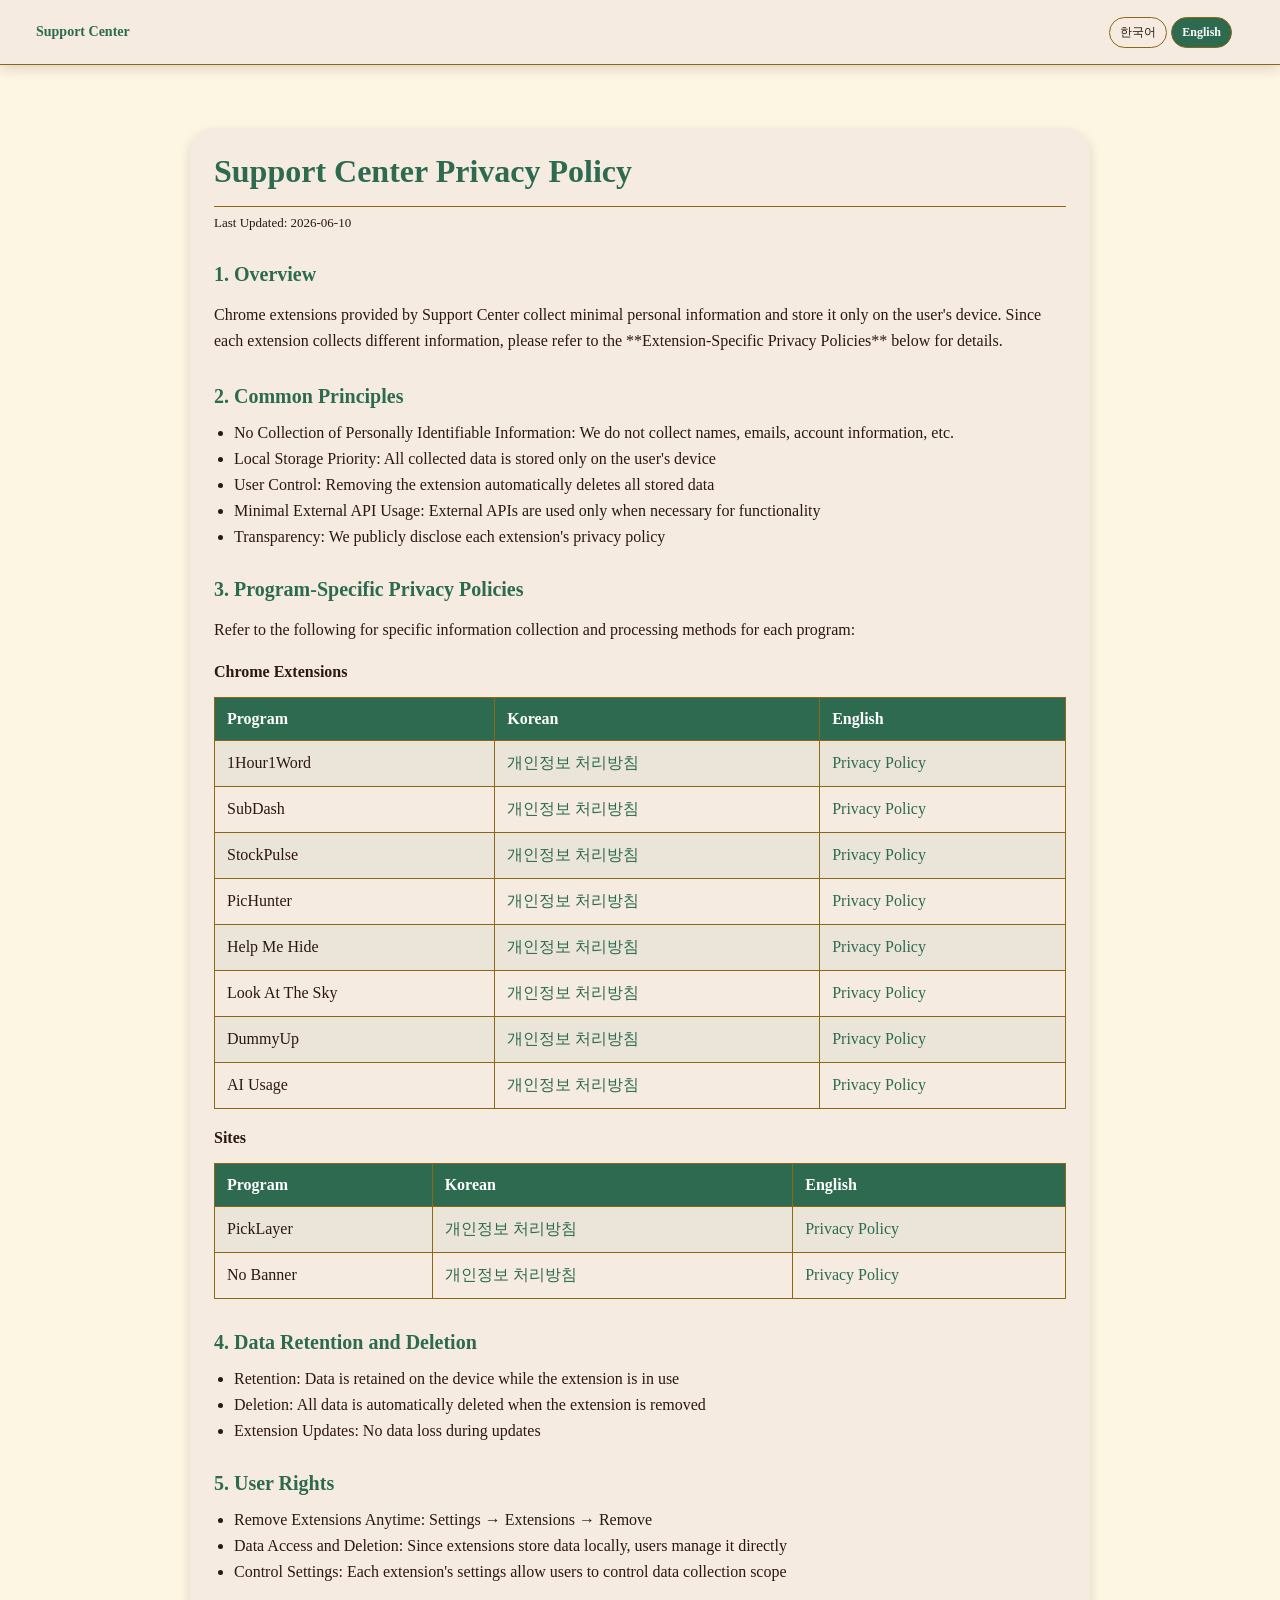
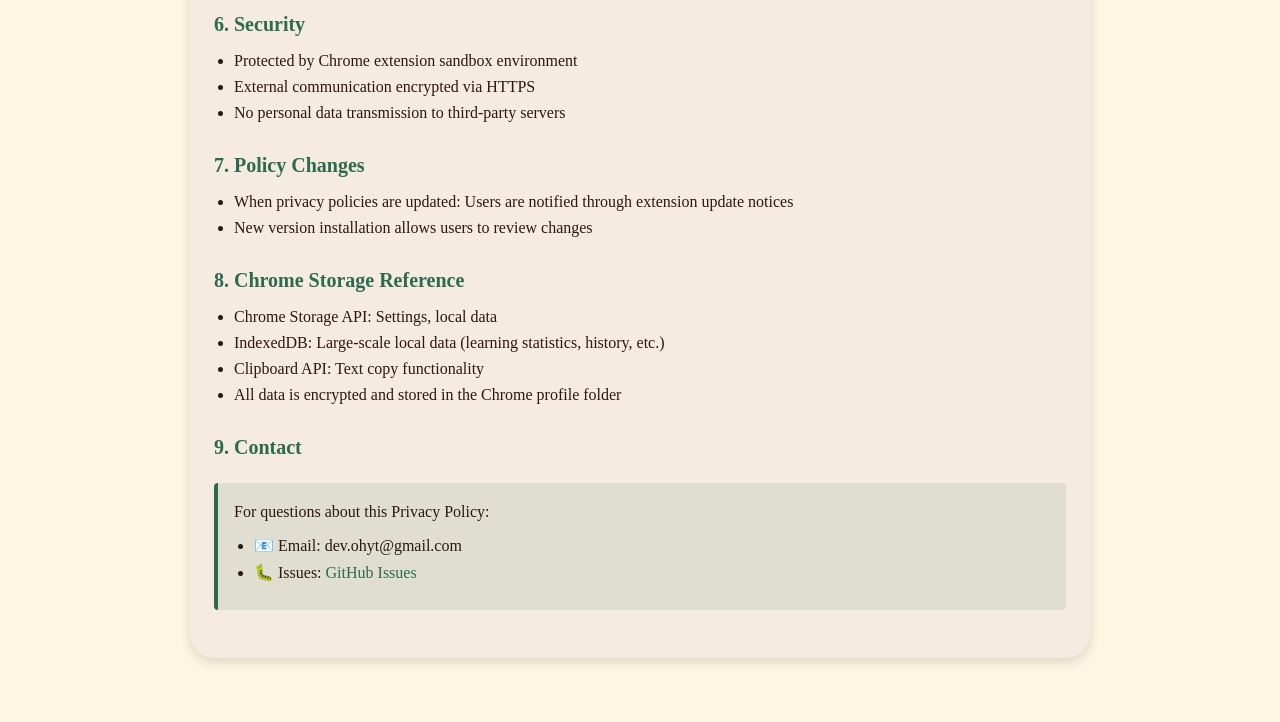
==== docs/PRIVACY.html @ 29d76b43 "프로그램 목록을 크롬 확장과 사이트로 구분 - README.md, README.en.md: 크롬 확장 / 사이트 섹션으로 분리 - docs/PRIVACY.html: 개인정보 처리방" ====
<!DOCTYPE html>
<html lang="ko">
<head>
    <meta charset="UTF-8">
    <meta name="viewport" content="width=device-width, initial-scale=1.0">
    <title>Support Center 개인정보 처리방침</title>
    <link rel="stylesheet" href="../theme/artnouveau.css">
    <link rel="stylesheet" href="../theme/style.css">
    <style>
        .privacy-container { max-width: 900px; margin: 32px auto; padding: 24px; background-color: var(--crema-surface); border-radius: var(--crema-radius-md); box-shadow: var(--crema-shadow); }
        .privacy-container h1 { color: var(--crema-primary); margin-bottom: 8px; border-bottom: 1px solid var(--crema-border); padding-bottom: 16px; }
        .last-updated { color: var(--crema-text-muted); font-size: 13px; margin-bottom: 24px; }
        .privacy-container h2 { color: var(--crema-primary); margin-top: 32px; margin-bottom: 16px; font-size: 20px; }
        .privacy-container h3 { color: var(--crema-text); margin-top: 20px; margin-bottom: 12px; font-size: 16px; }
        .privacy-container p { line-height: 1.6; margin-bottom: 12px; color: var(--crema-text); }
        .privacy-container ul, .privacy-container ol { margin-left: 20px; margin-bottom: 12px; }
        .privacy-container li { margin-bottom: 8px; color: var(--crema-text); }
        .privacy-container table { width: 100%; border-collapse: collapse; margin: 16px 0; }
        .privacy-container table th, .privacy-container table td { border: 1px solid var(--crema-border); padding: 12px; text-align: left; color: var(--crema-text); }
        .privacy-container table th { background-color: var(--crema-primary); color: var(--crema-text-on-primary); font-weight: bold; }
        .privacy-container table tr:nth-child(even) { background-color: rgba(45, 106, 79, 0.05); }
        .privacy-container table a { color: var(--crema-primary); text-decoration: none; }
        .privacy-container table a:hover { text-decoration: underline; }
        .contact-info { background-color: rgba(45, 106, 79, 0.1); border-left: 4px solid var(--crema-primary); padding: 16px; margin: 24px 0; border-radius: 4px; }
        .contact-info a { color: var(--crema-primary); text-decoration: none; }
        .contact-info a:hover { text-decoration: underline; }
        @media (max-width: 768px) { .privacy-container { margin: 16px; padding: 16px; } .privacy-container table { font-size: 13px; } .privacy-container table th, .privacy-container table td { padding: 8px; } }
    </style>
</head>
<body>
    <nav id="nav">
        <div class="nav-inner">
            <h3><a href="../" id="logo" style="color: inherit; text-decoration: none; cursor: pointer;">Support Center</a></h3>
            <div id="lang-switcher">
                <button class="lang-btn" data-lang="ko">한국어</button>
                <button class="lang-btn active" data-lang="en">English</button>
            </div>
            <button id="menu-toggle" class="menu-toggle">☰</button>
            <ul id="nav-list"></ul>
        </div>
    </nav>
    <div id="mobile-menu" class="mobile-menu">
        <ul id="mobile-nav-list"></ul>
    </div>

    <main>
        <div class="privacy-container">
            <h1 id="title">Support Center 개인정보 처리방침</h1>
            <div class="last-updated" id="updated">최종 수정일: 2026-05-24</div>

            <h2 id="h-overview">1. 개요</h2>
            <p id="p-overview">Support Center에서 제공하는 Chrome 확장들은 사용자의 개인정보를 최소한으로 수집하고, 사용자 기기에만 저장합니다.</p>

            <h2 id="h-principles">2. 공통 원칙</h2>
            <ul id="list-principles"></ul>

            <h2 id="h-extensions">3. 프로그램별 개인정보 처리방침</h2>
            <p id="p-extensions">각 프로그램의 구체적인 정보 수집 및 처리 방법은 다음을 참고하세요:</p>
            <h3 id="h-chrome-ext">Chrome 확장</h3>
            <table id="table-chrome"></table>
            <h3 id="h-sites">사이트</h3>
            <table id="table-sites"></table>

            <h2 id="h-retention">4. 정보 보관 및 파기</h2>
            <ul id="list-retention"></ul>

            <h2 id="h-rights">5. 사용자의 권리</h2>
            <ul id="list-rights"></ul>

            <h2 id="h-security">6. 보안</h2>
            <ul id="list-security"></ul>

            <h2 id="h-changes">7. 정책 변경</h2>
            <ul id="list-changes"></ul>

            <h2 id="h-storage">8. Chrome 저장소에 대한 참고사항</h2>
            <ul id="list-storage"></ul>

            <h2 id="h-contact">9. 문의</h2>
            <div class="contact-info">
                <p id="p-contact">개인정보 처리방침에 관한 문의는 아래로 접수해 주세요.</p>
                <ul id="list-contact"></ul>
            </div>
        </div>
    </main>

    <script>
        const i18n = {
            ko: {
                title: 'Support Center 개인정보 처리방침',
                updated: '최종 수정일: 2026-06-10',
                h_overview: '1. 개요',
                p_overview: 'Support Center에서 제공하는 Chrome 확장들은 사용자의 개인정보를 최소한으로 수집하고, 사용자 기기에만 저장합니다. 각 확장별로 수집하는 정보가 다르므로, 구체적인 내용은 아래의 **확장별 개인정보 처리방침**을 참고하세요.',
                h_principles: '2. 공통 원칙',
                list_principles: [
                    '개인 식별 정보 미수집: 이름, 이메일, 계정 정보 등을 수집하지 않습니다',
                    '로컬 저장소 우선: 수집된 모든 데이터는 사용자 기기에만 저장됩니다',
                    '사용자 제어: 확장을 삭제하면 저장된 모든 데이터가 자동으로 삭제됩니다',
                    '외부 API 최소화: 기능상 필요한 경우에만 외부 API를 사용합니다',
                    '투명성: 각 확장의 개인정보 처리방침을 명확히 공개합니다'
                ],
                h_extensions: '3. 프로그램별 개인정보 처리방침',
                p_extensions: '각 프로그램의 구체적인 정보 수집 및 처리 방법은 다음을 참고하세요:',
                h_chrome_ext: 'Chrome 확장',
                h_sites: '사이트',
                table_headers: ['프로그램', '한국어', 'English'],
                table_chrome_rows: [
                    ['1Hour1Word', '<a href="/docs/1hour1word/privacy.html">개인정보 처리방침</a>', '<a href="/docs/1hour1word/privacy.html">Privacy Policy</a>'],
                    ['SubDash', '<a href="/docs/subdash/privacy.html">개인정보 처리방침</a>', '<a href="/docs/subdash/privacy.html">Privacy Policy</a>'],
                    ['StockPulse', '<a href="/docs/stockpulse/privacy.html">개인정보 처리방침</a>', '<a href="/docs/stockpulse/privacy.html">Privacy Policy</a>'],
                    ['PicHunter', '<a href="/docs/pichunter/privacy.html">개인정보 처리방침</a>', '<a href="/docs/pichunter/privacy.html">Privacy Policy</a>'],
                    ['Help Me Hide', '<a href="/docs/helpmehide/privacy.html">개인정보 처리방침</a>', '<a href="/docs/helpmehide/privacy.html">Privacy Policy</a>'],
                    ['Look At The Sky', '<a href="/docs/lookatthesky/privacy.html">개인정보 처리방침</a>', '<a href="/docs/lookatthesky/privacy.html">Privacy Policy</a>'],
                    ['DummyUp', '<a href="/docs/dummyup/privacy.html">개인정보 처리방침</a>', '<a href="/docs/dummyup/privacy.html">Privacy Policy</a>'],
                    ['AI Usage', '<a href="/docs/aiusage/privacy.html">개인정보 처리방침</a>', '<a href="/docs/aiusage/privacy.html">Privacy Policy</a>']
                ],
                table_sites_rows: [
                    ['PickLayer', '<a href="/docs/picklayer/privacy.html">개인정보 처리방침</a>', '<a href="/docs/picklayer/privacy.html">Privacy Policy</a>'],
                    ['No Banner', '<a href="/docs/nobanner/privacy.html">개인정보 처리방침</a>', '<a href="/docs/nobanner/privacy.html">Privacy Policy</a>']
                ],
                h_retention: '4. 정보 보관 및 파기',
                list_retention: [
                    '보관: 사용자가 확장을 사용하는 동안 기기에 보관',
                    '파기: 확장 삭제 시 자동으로 모든 데이터 삭제',
                    '확장 업데이트: 데이터 손실 없음'
                ],
                h_rights: '5. 사용자의 권리',
                list_rights: [
                    '확장 언제든지 삭제 가능: 설정 → 확장 프로그램 → 제거',
                    '데이터 열람 및 삭제: 확장이 로컬에만 저장하므로 사용자가 직접 관리 가능',
                    '설정 제어: 각 확장의 설정을 통해 데이터 수집 범위 조절 가능'
                ],
                h_security: '6. 보안',
                list_security: [
                    'Chrome 확장의 sandbox 환경으로 보호',
                    'HTTPS를 통한 외부 통신 암호화',
                    '서드파티 서버로 개인 데이터 전송 금지'
                ],
                h_changes: '7. 정책 변경',
                list_changes: [
                    '개인정보 처리방침 변경 시: 확장의 업데이트 공지를 통해 안내',
                    '새 버전 설치 시 변경 내용 확인 가능'
                ],
                h_storage: '8. Chrome 저장소에 대한 참고사항',
                list_storage: [
                    'Chrome Storage API: 설정, 로컬 데이터',
                    'IndexedDB: 대용량 로컬 데이터 (학습 통계, 이력 등)',
                    'Clipboard API: 텍스트 복사 기능',
                    '모든 데이터는 Chrome 프로필 폴더에 암호화되어 저장됩니다'
                ],
                h_contact: '9. 문의',
                p_contact: '개인정보 처리방침에 관한 문의는 아래로 접수해 주세요.',
                list_contact: [
                    '📧 이메일: dev.ohyt@gmail.com',
                    '🐛 이슈: <a href="https://github.com/vrwolf1004/support-center/issues" target="_blank">GitHub Issues</a>'
                ]
            },
            en: {
                title: 'Support Center Privacy Policy',
                updated: 'Last Updated: 2026-06-10',
                h_overview: '1. Overview',
                p_overview: 'Chrome extensions provided by Support Center collect minimal personal information and store it only on the user\'s device. Since each extension collects different information, please refer to the **Extension-Specific Privacy Policies** below for details.',
                h_principles: '2. Common Principles',
                list_principles: [
                    'No Collection of Personally Identifiable Information: We do not collect names, emails, account information, etc.',
                    'Local Storage Priority: All collected data is stored only on the user\'s device',
                    'User Control: Removing the extension automatically deletes all stored data',
                    'Minimal External API Usage: External APIs are used only when necessary for functionality',
                    'Transparency: We publicly disclose each extension\'s privacy policy'
                ],
                h_extensions: '3. Program-Specific Privacy Policies',
                p_extensions: 'Refer to the following for specific information collection and processing methods for each program:',
                h_chrome_ext: 'Chrome Extensions',
                h_sites: 'Sites',
                table_headers: ['Program', 'Korean', 'English'],
                table_chrome_rows: [
                    ['1Hour1Word', '<a href="/docs/1hour1word/privacy.html">개인정보 처리방침</a>', '<a href="/docs/1hour1word/privacy.html">Privacy Policy</a>'],
                    ['SubDash', '<a href="/docs/subdash/privacy.html">개인정보 처리방침</a>', '<a href="/docs/subdash/privacy.html">Privacy Policy</a>'],
                    ['StockPulse', '<a href="/docs/stockpulse/privacy.html">개인정보 처리방침</a>', '<a href="/docs/stockpulse/privacy.html">Privacy Policy</a>'],
                    ['PicHunter', '<a href="/docs/pichunter/privacy.html">개인정보 처리방침</a>', '<a href="/docs/pichunter/privacy.html">Privacy Policy</a>'],
                    ['Help Me Hide', '<a href="/docs/helpmehide/privacy.html">개인정보 처리방침</a>', '<a href="/docs/helpmehide/privacy.html">Privacy Policy</a>'],
                    ['Look At The Sky', '<a href="/docs/lookatthesky/privacy.html">개인정보 처리방침</a>', '<a href="/docs/lookatthesky/privacy.html">Privacy Policy</a>'],
                    ['DummyUp', '<a href="/docs/dummyup/privacy.html">개인정보 처리방침</a>', '<a href="/docs/dummyup/privacy.html">Privacy Policy</a>'],
                    ['AI Usage', '<a href="/docs/aiusage/privacy.html">개인정보 처리방침</a>', '<a href="/docs/aiusage/privacy.html">Privacy Policy</a>']
                ],
                table_sites_rows: [
                    ['PickLayer', '<a href="/docs/picklayer/privacy.html">개인정보 처리방침</a>', '<a href="/docs/picklayer/privacy.html">Privacy Policy</a>'],
                    ['No Banner', '<a href="/docs/nobanner/privacy.html">개인정보 처리방침</a>', '<a href="/docs/nobanner/privacy.html">Privacy Policy</a>']
                ],
                h_retention: '4. Data Retention and Deletion',
                list_retention: [
                    'Retention: Data is retained on the device while the extension is in use',
                    'Deletion: All data is automatically deleted when the extension is removed',
                    'Extension Updates: No data loss during updates'
                ],
                h_rights: '5. User Rights',
                list_rights: [
                    'Remove Extensions Anytime: Settings → Extensions → Remove',
                    'Data Access and Deletion: Since extensions store data locally, users manage it directly',
                    'Control Settings: Each extension\'s settings allow users to control data collection scope'
                ],
                h_security: '6. Security',
                list_security: [
                    'Protected by Chrome extension sandbox environment',
                    'External communication encrypted via HTTPS',
                    'No personal data transmission to third-party servers'
                ],
                h_changes: '7. Policy Changes',
                list_changes: [
                    'When privacy policies are updated: Users are notified through extension update notices',
                    'New version installation allows users to review changes'
                ],
                h_storage: '8. Chrome Storage Reference',
                list_storage: [
                    'Chrome Storage API: Settings, local data',
                    'IndexedDB: Large-scale local data (learning statistics, history, etc.)',
                    'Clipboard API: Text copy functionality',
                    'All data is encrypted and stored in the Chrome profile folder'
                ],
                h_contact: '9. Contact',
                p_contact: 'For questions about this Privacy Policy:',
                list_contact: [
                    '📧 Email: dev.ohyt@gmail.com',
                    '🐛 Issues: <a href="https://github.com/vrwolf1004/support-center/issues" target="_blank">GitHub Issues</a>'
                ]
            }
        };

        const currentLang = localStorage.getItem('lang') || 'en';
        const text = i18n[currentLang] || i18n.ko;

        document.addEventListener('DOMContentLoaded', () => {
            document.title = text.title + ' - Support Center';
            document.getElementById('title').textContent = text.title;
            document.getElementById('updated').textContent = text.updated;
            document.getElementById('h-overview').textContent = text.h_overview;
            document.getElementById('p-overview').textContent = text.p_overview;
            document.getElementById('h-principles').textContent = text.h_principles;
            document.getElementById('h-extensions').textContent = text.h_extensions;
            document.getElementById('p-extensions').textContent = text.p_extensions;
            document.getElementById('h-chrome-ext').textContent = text.h_chrome_ext;
            document.getElementById('h-sites').textContent = text.h_sites;
            document.getElementById('h-retention').textContent = text.h_retention;
            document.getElementById('h-rights').textContent = text.h_rights;
            document.getElementById('h-security').textContent = text.h_security;
            document.getElementById('h-changes').textContent = text.h_changes;
            document.getElementById('h-storage').textContent = text.h_storage;
            document.getElementById('h-contact').textContent = text.h_contact;
            document.getElementById('p-contact').textContent = text.p_contact;

            document.getElementById('list-principles').innerHTML = text.list_principles.map(item => `<li>${item}</li>`).join('');
            const headerHtml = `<tr>${text.table_headers.map(h => `<th>${h}</th>`).join('')}</tr>`;
            document.getElementById('table-chrome').innerHTML = headerHtml + text.table_chrome_rows.map(row => `<tr>${row.map(cell => `<td>${cell}</td>`).join('')}</tr>`).join('');
            document.getElementById('table-sites').innerHTML = headerHtml + text.table_sites_rows.map(row => `<tr>${row.map(cell => `<td>${cell}</td>`).join('')}</tr>`).join('');
            document.getElementById('list-retention').innerHTML = text.list_retention.map(item => `<li>${item}</li>`).join('');
            document.getElementById('list-rights').innerHTML = text.list_rights.map(item => `<li>${item}</li>`).join('');
            document.getElementById('list-security').innerHTML = text.list_security.map(item => `<li>${item}</li>`).join('');
            document.getElementById('list-changes').innerHTML = text.list_changes.map(item => `<li>${item}</li>`).join('');
            document.getElementById('list-storage').innerHTML = text.list_storage.map(item => `<li>${item}</li>`).join('');
            document.getElementById('list-contact').innerHTML = text.list_contact.map(item => `<li>${item}</li>`).join('');

            document.querySelectorAll('.lang-btn').forEach(btn => {
                btn.classList.toggle('active', btn.dataset.lang === currentLang);
                btn.addEventListener('click', () => {
                    if (btn.dataset.lang !== currentLang) {
                        localStorage.setItem('lang', btn.dataset.lang);
                        location.reload();
                    }
                });
            });

            document.getElementById('logo').addEventListener('click', () => {
                window.location.href = '../';
            });
        });
    </script>
</body>
</html>
---- theme/artnouveau.css ----
/* ── Nouveau 테마 토큰 ── */
:root {
    --crema-primary: #2D6A4F;
    --crema-accent: #52b788;
    --crema-bg: #fdf6e3;
    --crema-surface: #f5ebe0;
    --crema-text: #2c1810;
    --crema-text-on-primary: #ffffff;
    --crema-text-on-accent: #ffffff;
    --crema-border: #8b6914;
    --crema-radius-sm: 20px;
    --crema-radius-md: 24px;
    --crema-font: Palatino,'Book Antiqua',Georgia,serif;
    --crema-shadow: 0 4px 12px rgba(44,24,16,0.15);
    --crema-border-width: 1px;
    --crema-backdrop-filter: none;
}
---- theme/style.css ----
* { box-sizing: border-box; margin: 0; padding: 0; }

body {
    background-color: var(--crema-bg);
    color: var(--crema-text);
    font-family: var(--crema-font);
    min-height: 100vh;
    display: flex;
    flex-direction: column;
}

/* ── 상단 네비게이션 (고정) ── */
nav {
    background-color: var(--crema-surface);
    border-bottom: var(--crema-border-width) solid var(--crema-border);
    box-shadow: var(--crema-shadow);
    position: sticky;
    top: 0;
    z-index: 100;
}

.nav-inner {
    display: flex;
    align-items: center;
    padding: 16px 24px;
    gap: 24px;
}

nav h3 {
    font-size: 18px;
    color: var(--crema-primary);
    margin: 0;
    padding: 0;
    border: none;
    white-space: nowrap;
    font-weight: bold;
    order: 1;
}

nav h3 a {
    color: inherit;
    text-decoration: none;
    cursor: pointer;
    transition: opacity 0.2s ease;
}

nav h3 a:hover {
    opacity: 0.7;
}

nav ul {
    list-style: none;
    padding: 0;
    margin: 0;
    display: flex;
    gap: 4px;
    flex-wrap: wrap;
    align-items: center;
    order: 4;
}

nav li {
    margin: 0;
}

nav a {
    display: inline-block;
    padding: 8px 12px;
    color: var(--crema-text);
    text-decoration: none;
    border-radius: var(--crema-radius-sm);
    font-size: 14px;
    transition: background-color 0.2s, color 0.2s;
    white-space: nowrap;
}

nav a:hover {
    background-color: var(--crema-primary);
    color: var(--crema-text-on-primary);
}

nav a.active {
    background-color: var(--crema-primary);
    color: var(--crema-text-on-primary);
    font-weight: bold;
}

#lang-switcher {
    display: flex;
    gap: 4px;
    margin-left: auto;
    order: 2;
}

.lang-btn {
    padding: 6px 10px;
    border: 1px solid var(--crema-border);
    border-radius: var(--crema-radius-sm);
    background-color: var(--crema-surface);
    color: var(--crema-text);
    cursor: pointer;
    font-size: 12px;
    font-family: var(--crema-font);
    transition: background-color 0.2s, color 0.2s;
    white-space: nowrap;
}

.lang-btn:hover {
    background-color: var(--crema-accent);
    color: var(--crema-text-on-accent);
}

.lang-btn.active {
    background-color: var(--crema-primary);
    color: var(--crema-text-on-primary);
    font-weight: bold;
}

.menu-toggle {
    display: none;
    background: none;
    border: none;
    font-size: 24px;
    color: var(--crema-text);
    cursor: pointer;
    padding: 0;
    margin: 0;
    order: 3;
}

.mobile-menu {
    display: none;
    position: fixed;
    top: 60px;
    right: 0;
    width: 250px;
    background-color: var(--crema-surface);
    border-left: 1px solid var(--crema-border);
    box-shadow: -4px 4px 12px rgba(44,24,16,0.15);
    z-index: 99;
    max-height: calc(100vh - 60px);
    overflow-y: auto;
}

.mobile-menu.active {
    display: block;
}

.mobile-menu ul {
    list-style: none;
    padding: 0;
    margin: 0;
    display: flex;
    flex-direction: column;
}

.mobile-menu li {
    margin: 0;
    border-bottom: 1px solid var(--crema-border);
}

.mobile-menu a {
    display: block;
    padding: 12px 16px;
    color: var(--crema-text);
    text-decoration: none;
    font-size: 14px;
    transition: background-color 0.2s, color 0.2s;
}

.mobile-menu a:hover {
    background-color: var(--crema-primary);
    color: var(--crema-text-on-primary);
}

.mobile-menu a.active {
    background-color: var(--crema-primary);
    color: var(--crema-text-on-primary);
    font-weight: bold;
}

/* ── 드롭다운 네비게이션 ── */
.nav-dropdown {
    position: relative;
}

.nav-dropdown-btn {
    display: inline-flex;
    align-items: center;
    padding: 8px 12px;
    background: none;
    border: none;
    border-radius: var(--crema-radius-sm);
    font-size: 14px;
    color: var(--crema-text);
    cursor: pointer;
    font-family: var(--crema-font);
    transition: background-color 0.2s, color 0.2s;
    white-space: nowrap;
}

.nav-dropdown-btn:hover,
.nav-dropdown.open .nav-dropdown-btn {
    background-color: var(--crema-primary);
    color: var(--crema-text-on-primary);
}

.nav-dropdown-btn.has-active {
    background-color: var(--crema-primary);
    color: var(--crema-text-on-primary);
    font-weight: bold;
}

.nav-dropdown-menu {
    display: none;
    position: absolute;
    top: calc(100% + 4px);
    left: 0;
    min-width: 180px;
    background-color: var(--crema-surface);
    border: 1px solid var(--crema-border);
    border-radius: var(--crema-radius-md);
    box-shadow: 0 4px 16px rgba(44,24,16,0.15);
    z-index: 200;
    list-style: none;
    padding: 4px 0;
    margin: 0;
}

.nav-dropdown.open .nav-dropdown-menu {
    display: block;
}

.nav-dropdown-menu li {
    margin: 0;
}

.nav-dropdown-menu a {
    display: block;
    padding: 9px 16px;
    border-radius: 0;
    white-space: nowrap;
}

.nav-dropdown-menu a:hover,
.nav-dropdown-menu a.active {
    background-color: var(--crema-primary);
    color: var(--crema-text-on-primary);
}

.nav-dropdown-menu a.active {
    font-weight: bold;
}

/* ── 메인 콘텐츠 ── */
main {
    flex: 1;
    padding: 32px 40px;
    max-width: 100%;
    overflow-y: auto;
    display: flex;
    justify-content: center;
}

#content {
    width: 100%;
    max-width: 900px;
}

/* ── 마크다운 렌더링 스타일 ── */
#content h1 {
    font-size: 28px;
    color: var(--crema-primary);
    margin-bottom: 16px;
    padding-bottom: 12px;
    border-bottom: var(--crema-border-width) solid var(--crema-border);
}
#content h2 {
    font-size: 22px;
    color: var(--crema-primary);
    margin-top: 28px;
    margin-bottom: 12px;
}
#content h3 {
    font-size: 18px;
    color: var(--crema-text);
    margin-top: 20px;
    margin-bottom: 8px;
}
#content p {
    font-size: 15px;
    line-height: 1.8;
    margin-bottom: 12px;
}
#content ul, #content ol {
    margin: 8px 0 16px 24px;
    line-height: 1.8;
}
#content a {
    color: var(--crema-primary);
    text-decoration: underline;
}
#content a:hover {
    color: var(--crema-accent);
}
#content code {
    background-color: var(--crema-surface);
    border: var(--crema-border-width) solid var(--crema-border);
    border-radius: 4px;
    padding: 2px 6px;
    font-family: 'Courier New', monospace;
    font-size: 13px;
}
#content pre {
    background-color: var(--crema-surface);
    border: var(--crema-border-width) solid var(--crema-border);
    border-radius: var(--crema-radius-md);
    padding: 16px 20px;
    overflow-x: auto;
    margin: 12px 0 16px;
    box-shadow: var(--crema-shadow);
}
#content pre code {
    background: none;
    border: none;
    padding: 0;
}
#content blockquote {
    border-left: 4px solid var(--crema-accent);
    background-color: var(--crema-surface);
    padding: 12px 16px;
    margin: 12px 0;
    border-radius: 0 var(--crema-radius-sm) var(--crema-radius-sm) 0;
}
#content table {
    width: 100%;
    border-collapse: collapse;
    margin: 12px 0 16px;
}
#content th {
    background-color: var(--crema-primary);
    color: var(--crema-text-on-primary);
    padding: 10px 14px;
    text-align: left;
    font-size: 14px;
}
#content th:first-child { border-radius: var(--crema-radius-sm) 0 0 0; }
#content th:last-child  { border-radius: 0 var(--crema-radius-sm) 0 0; }
#content td {
    padding: 10px 14px;
    border-bottom: var(--crema-border-width) solid var(--crema-border);
    font-size: 14px;
}
#content tr:hover td {
    background-color: var(--crema-surface);
}
#content hr {
    border: none;
    border-top: var(--crema-border-width) solid var(--crema-border);
    margin: 24px 0;
}
#content img {
    max-width: 100%;
    border-radius: var(--crema-radius-md);
    box-shadow: var(--crema-shadow);
}

/* ── 태블릿 (768px 이하) ── */
@media (max-width: 768px) {
    .nav-inner {
        padding: 12px 16px;
        gap: 8px;
    }

    nav h3 {
        font-size: 16px;
        flex: 1;
    }

    #lang-switcher {
        order: 2;
        flex-shrink: 0;
    }

    .lang-btn {
        padding: 5px 8px;
        font-size: 11px;
    }

    .menu-toggle {
        display: block;
        order: 3;
        flex-shrink: 0;
    }

    nav ul {
        display: none !important;
    }

    nav a {
        padding: 6px 10px;
        font-size: 12px;
    }

    .mobile-menu {
        width: 280px;
    }

    .mobile-menu.active {
        display: block;
    }

    .mobile-menu a {
        padding: 11px 16px;
        font-size: 13px;
    }

    main {
        padding: 24px 20px;
    }

    #content h1 {
        font-size: 24px;
        margin-bottom: 12px;
    }

    #content h2 {
        font-size: 20px;
        margin-top: 20px;
        margin-bottom: 10px;
    }

    #content h3 {
        font-size: 16px;
        margin-top: 16px;
        margin-bottom: 8px;
    }

    #content p {
        font-size: 14px;
    }

    #content table {
        font-size: 13px;
    }

    #content th, #content td {
        padding: 8px 10px;
    }

    #content pre {
        padding: 12px 16px;
        font-size: 12px;
    }
}

/* ── 모바일 (480px 이하) ── */
@media (max-width: 480px) {
    .nav-inner {
        padding: 12px 16px;
        gap: 6px;
    }

    nav h3 {
        font-size: 14px;
        flex: 1;
    }

    #lang-switcher {
        order: 2;
        flex-shrink: 0;
    }

    .lang-btn {
        padding: 4px 6px;
        font-size: 10px;
    }

    .menu-toggle {
        display: block;
        order: 3;
        flex-shrink: 0;
    }

    nav ul {
        display: none !important;
    }

    nav a {
        padding: 5px 6px;
        font-size: 10px;
    }

    .mobile-menu {
        width: 100%;
        max-width: none;
        right: 0;
    }

    .mobile-menu.active {
        display: block;
    }

    .mobile-menu a {
        padding: 10px 16px;
        font-size: 13px;
    }

    main {
        padding: 16px 16px;
        max-width: 100%;
    }

    #content h1 {
        font-size: 20px;
        margin-bottom: 10px;
    }

    #content h2 {
        font-size: 18px;
        margin-top: 16px;
        margin-bottom: 8px;
    }

    #content h3 {
        font-size: 14px;
        margin-top: 12px;
        margin-bottom: 6px;
    }

    #content p {
        font-size: 13px;
        line-height: 1.6;
        margin-bottom: 10px;
    }

    #content ul, #content ol {
        margin: 6px 0 12px 16px;
        font-size: 13px;
    }

    #content code {
        font-size: 12px;
        padding: 2px 4px;
    }

    #content pre {
        padding: 10px 12px;
        font-size: 11px;
        border-radius: var(--crema-radius-sm);
    }

    #content table {
        font-size: 12px;
        margin: 10px 0 12px;
    }

    #content th, #content td {
        padding: 6px 8px;
    }

    #content blockquote {
        padding: 10px 12px;
        margin: 10px 0;
    }

    #content hr {
        margin: 16px 0;
    }
}
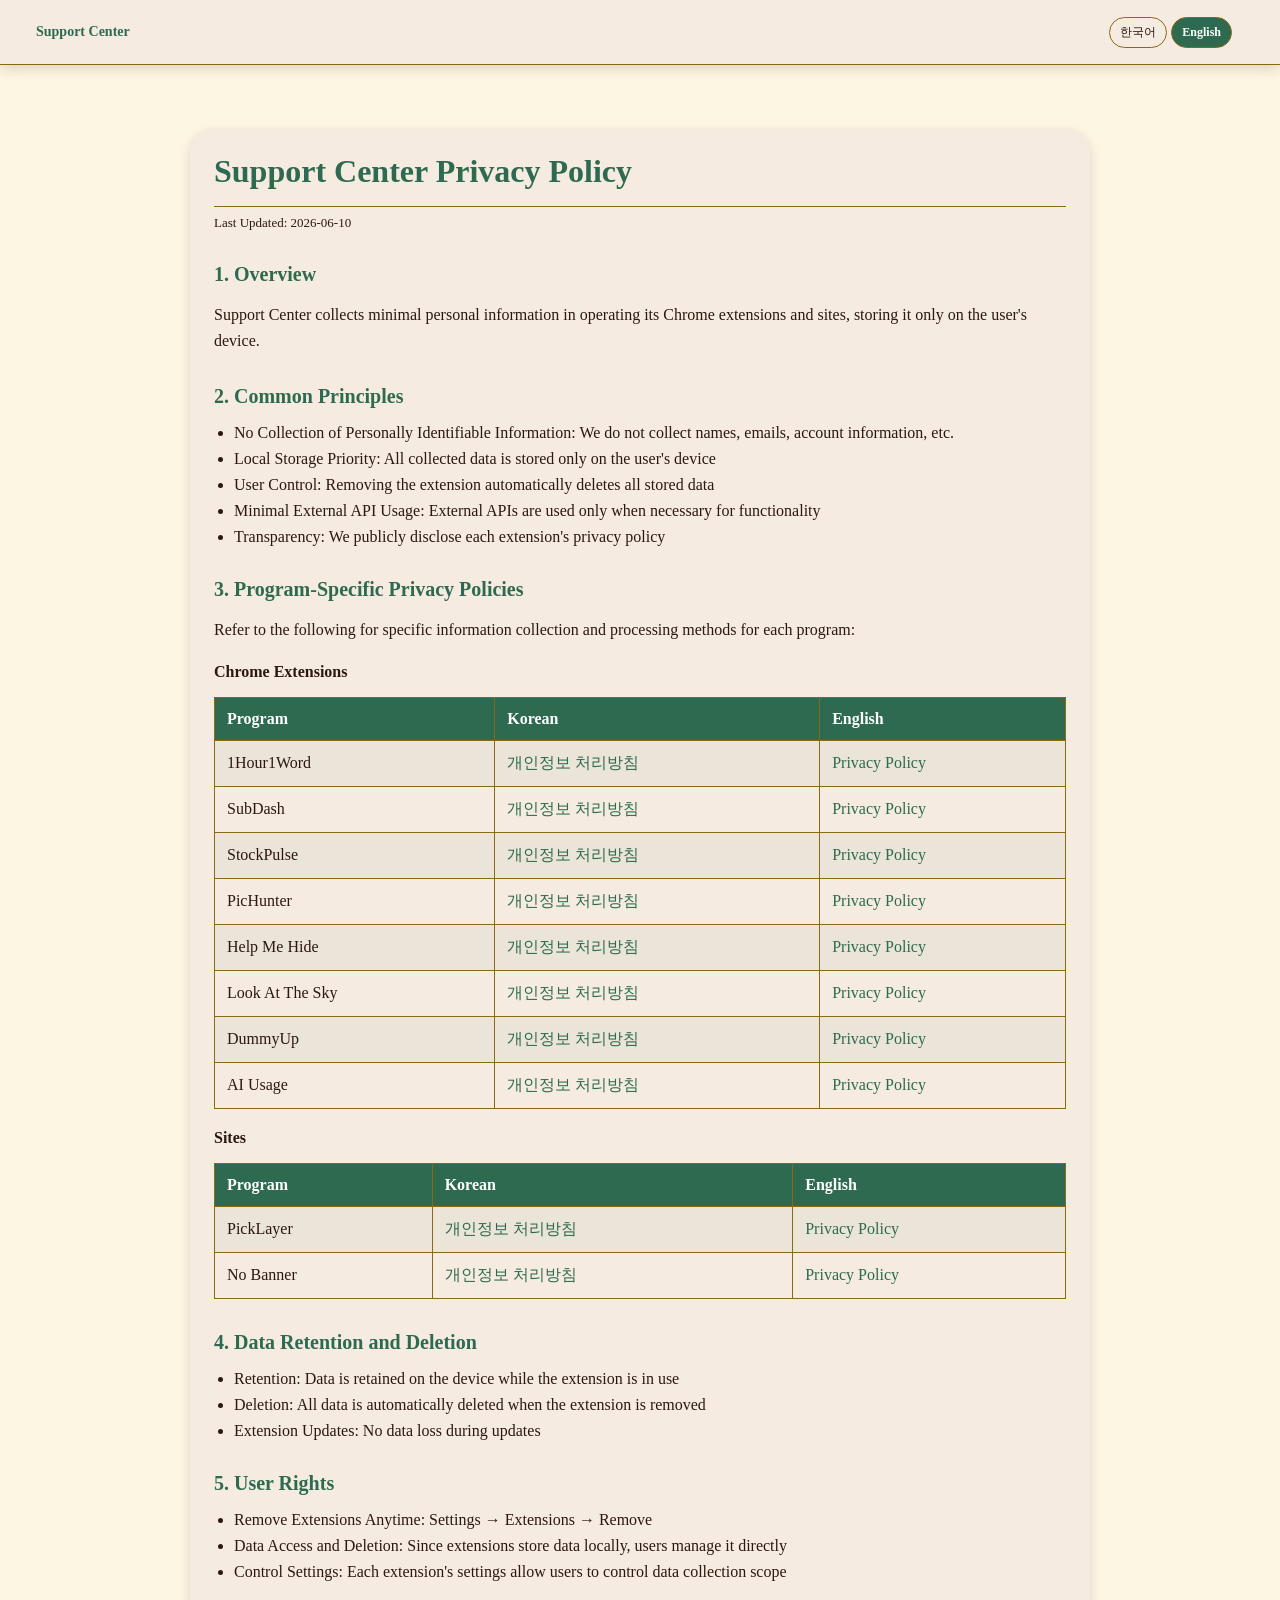
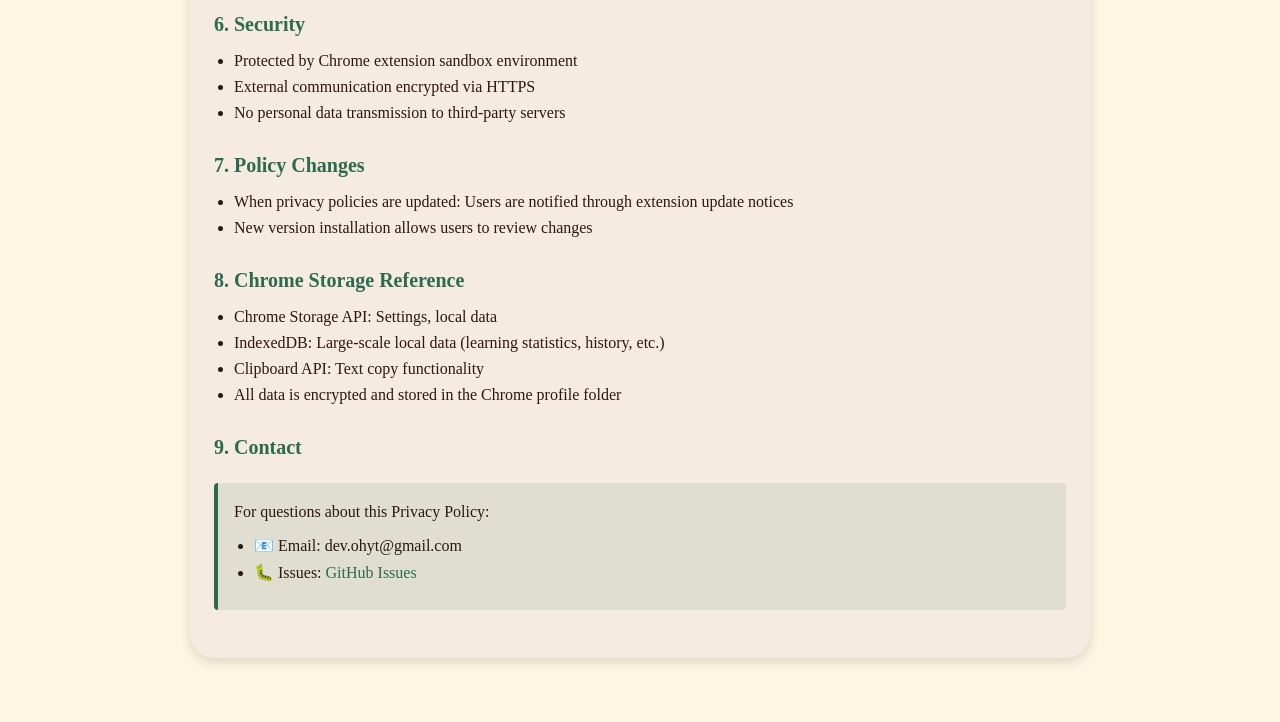
==== commit b3d4cfed: "개요 문구 수정: Chrome 확장 및 사이트 운영 표현으로 통일 (한/영) Co-Authored-By: Claude Sonnet 4.6 <noreply@anthropic.com>" ====
--- a/docs/PRIVACY.html
+++ b/docs/PRIVACY.html
@@ -49,7 +49,7 @@
             <div class="last-updated" id="updated">최종 수정일: 2026-05-24</div>
 
             <h2 id="h-overview">1. 개요</h2>
-            <p id="p-overview">Support Center에서 제공하는 Chrome 확장들은 사용자의 개인정보를 최소한으로 수집하고, 사용자 기기에만 저장합니다.</p>
+            <p id="p-overview">Support Center에서 Chrome 확장 및 사이트 운영에 있어 사용자의 개인정보를 최소한으로 수집하고, 사용자 기기에만 저장합니다.</p>
 
             <h2 id="h-principles">2. 공통 원칙</h2>
             <ul id="list-principles"></ul>
@@ -90,7 +90,7 @@
                 title: 'Support Center 개인정보 처리방침',
                 updated: '최종 수정일: 2026-06-10',
                 h_overview: '1. 개요',
-                p_overview: 'Support Center에서 제공하는 Chrome 확장들은 사용자의 개인정보를 최소한으로 수집하고, 사용자 기기에만 저장합니다. 각 확장별로 수집하는 정보가 다르므로, 구체적인 내용은 아래의 **확장별 개인정보 처리방침**을 참고하세요.',
+                p_overview: 'Support Center에서 Chrome 확장 및 사이트 운영에 있어 사용자의 개인정보를 최소한으로 수집하고, 사용자 기기에만 저장합니다.',
                 h_principles: '2. 공통 원칙',
                 list_principles: [
                     '개인 식별 정보 미수집: 이름, 이메일, 계정 정보 등을 수집하지 않습니다',
@@ -159,7 +159,7 @@
                 title: 'Support Center Privacy Policy',
                 updated: 'Last Updated: 2026-06-10',
                 h_overview: '1. Overview',
-                p_overview: 'Chrome extensions provided by Support Center collect minimal personal information and store it only on the user\'s device. Since each extension collects different information, please refer to the **Extension-Specific Privacy Policies** below for details.',
+                p_overview: 'Support Center collects minimal personal information in operating its Chrome extensions and sites, storing it only on the user\'s device.',
                 h_principles: '2. Common Principles',
                 list_principles: [
                     'No Collection of Personally Identifiable Information: We do not collect names, emails, account information, etc.',
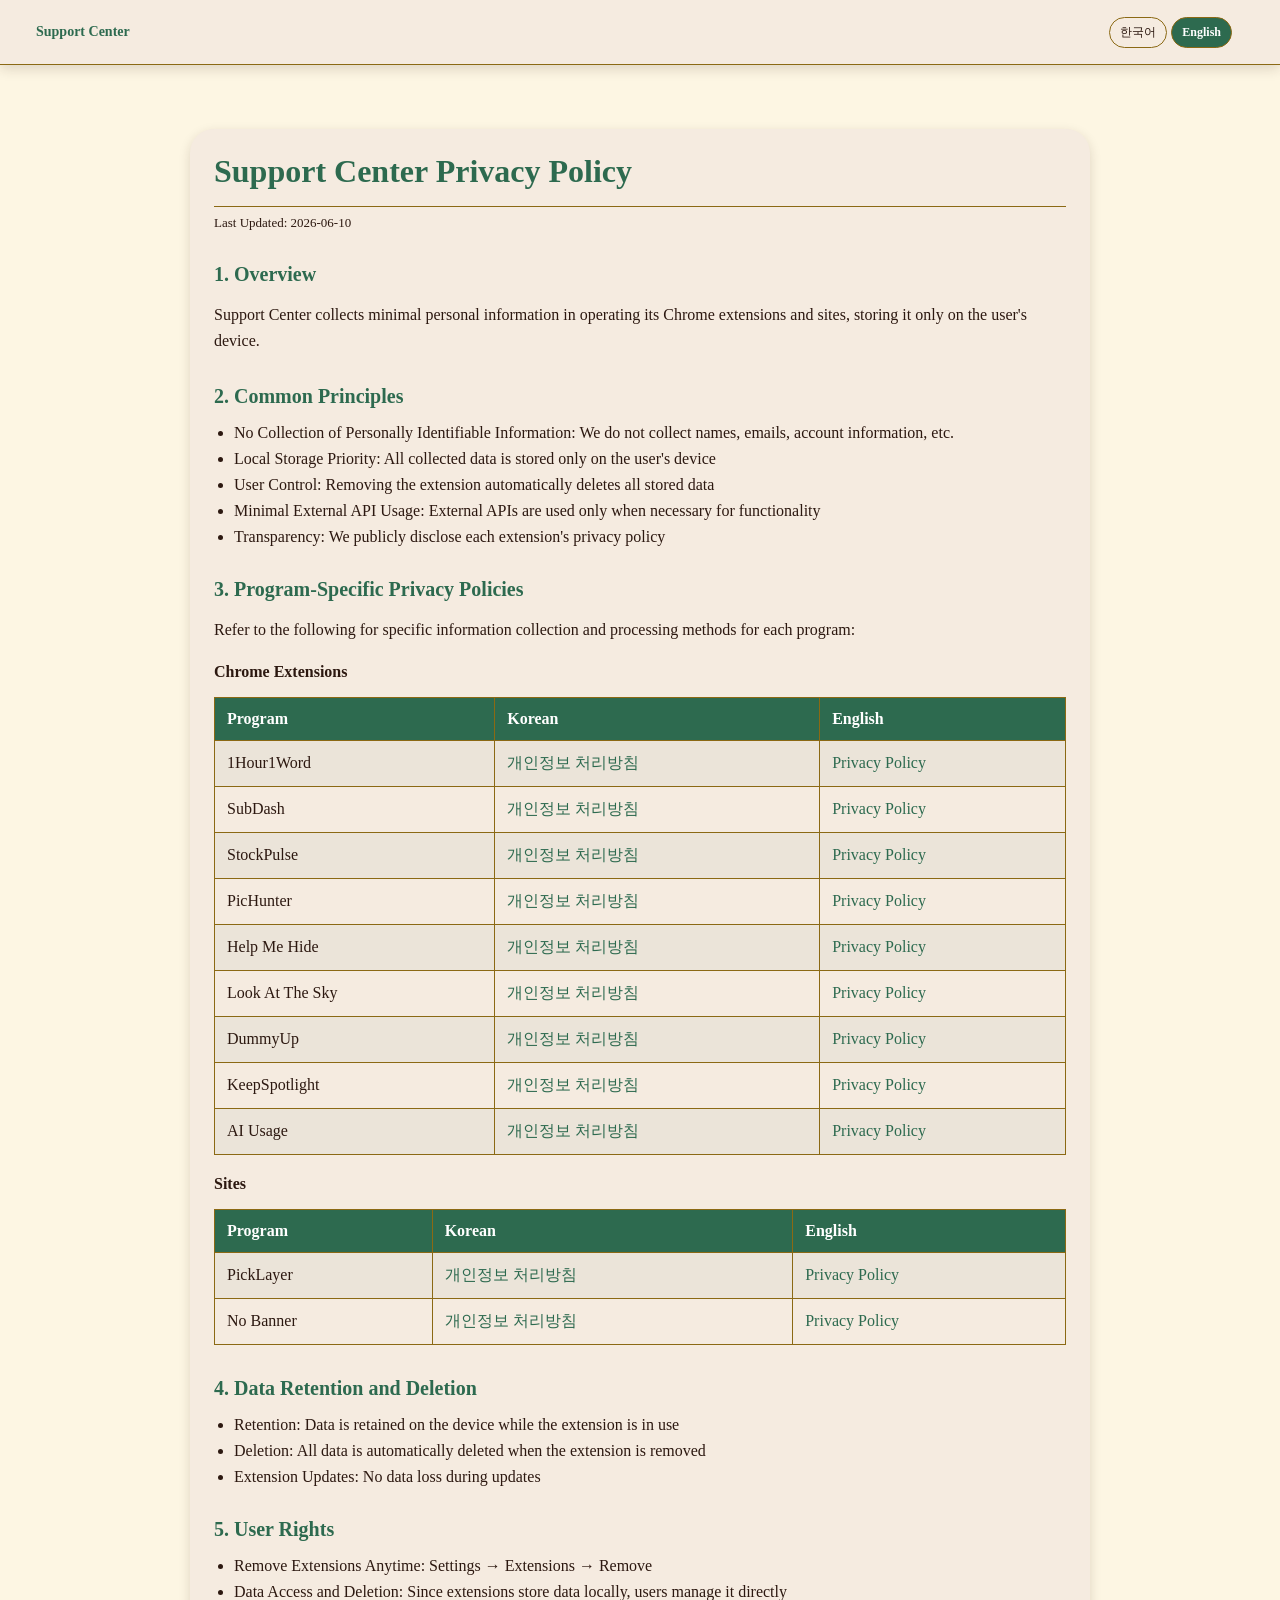
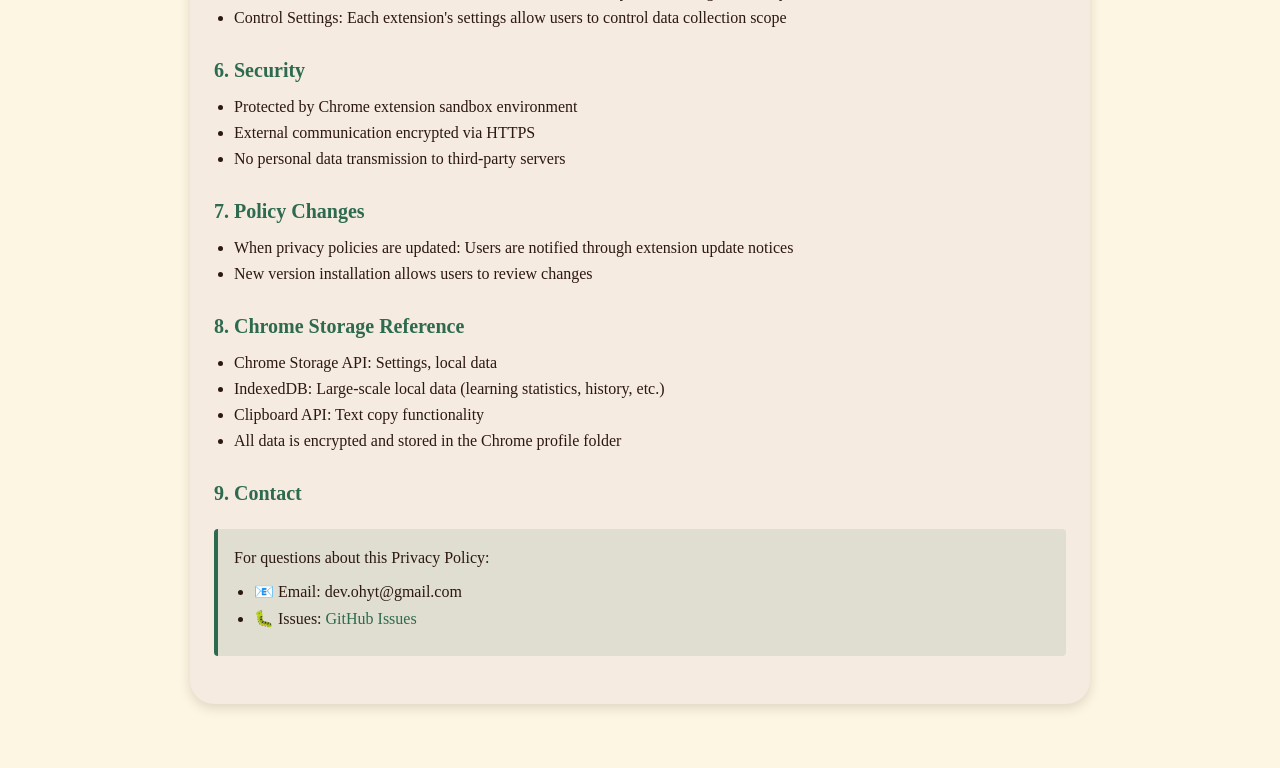
==== commit bdb5520b: "KeepSpotlight 프로그램 소개 및 개인정보 처리방침 추가 - docs/keepspotlight/: 소개, 사용법 (한/영) + 개인정보 처리방침 - pages.ko.jso" ====
--- a/docs/PRIVACY.html
+++ b/docs/PRIVACY.html
@@ -112,6 +112,7 @@
                     ['Help Me Hide', '<a href="/docs/helpmehide/privacy.html">개인정보 처리방침</a>', '<a href="/docs/helpmehide/privacy.html">Privacy Policy</a>'],
                     ['Look At The Sky', '<a href="/docs/lookatthesky/privacy.html">개인정보 처리방침</a>', '<a href="/docs/lookatthesky/privacy.html">Privacy Policy</a>'],
                     ['DummyUp', '<a href="/docs/dummyup/privacy.html">개인정보 처리방침</a>', '<a href="/docs/dummyup/privacy.html">Privacy Policy</a>'],
+                    ['KeepSpotlight', '<a href="/docs/keepspotlight/privacy.html">개인정보 처리방침</a>', '<a href="/docs/keepspotlight/privacy.html">Privacy Policy</a>'],
                     ['AI Usage', '<a href="/docs/aiusage/privacy.html">개인정보 처리방침</a>', '<a href="/docs/aiusage/privacy.html">Privacy Policy</a>']
                 ],
                 table_sites_rows: [
@@ -181,6 +182,7 @@
                     ['Help Me Hide', '<a href="/docs/helpmehide/privacy.html">개인정보 처리방침</a>', '<a href="/docs/helpmehide/privacy.html">Privacy Policy</a>'],
                     ['Look At The Sky', '<a href="/docs/lookatthesky/privacy.html">개인정보 처리방침</a>', '<a href="/docs/lookatthesky/privacy.html">Privacy Policy</a>'],
                     ['DummyUp', '<a href="/docs/dummyup/privacy.html">개인정보 처리방침</a>', '<a href="/docs/dummyup/privacy.html">Privacy Policy</a>'],
+                    ['KeepSpotlight', '<a href="/docs/keepspotlight/privacy.html">개인정보 처리방침</a>', '<a href="/docs/keepspotlight/privacy.html">Privacy Policy</a>'],
                     ['AI Usage', '<a href="/docs/aiusage/privacy.html">개인정보 처리방침</a>', '<a href="/docs/aiusage/privacy.html">Privacy Policy</a>']
                 ],
                 table_sites_rows: [
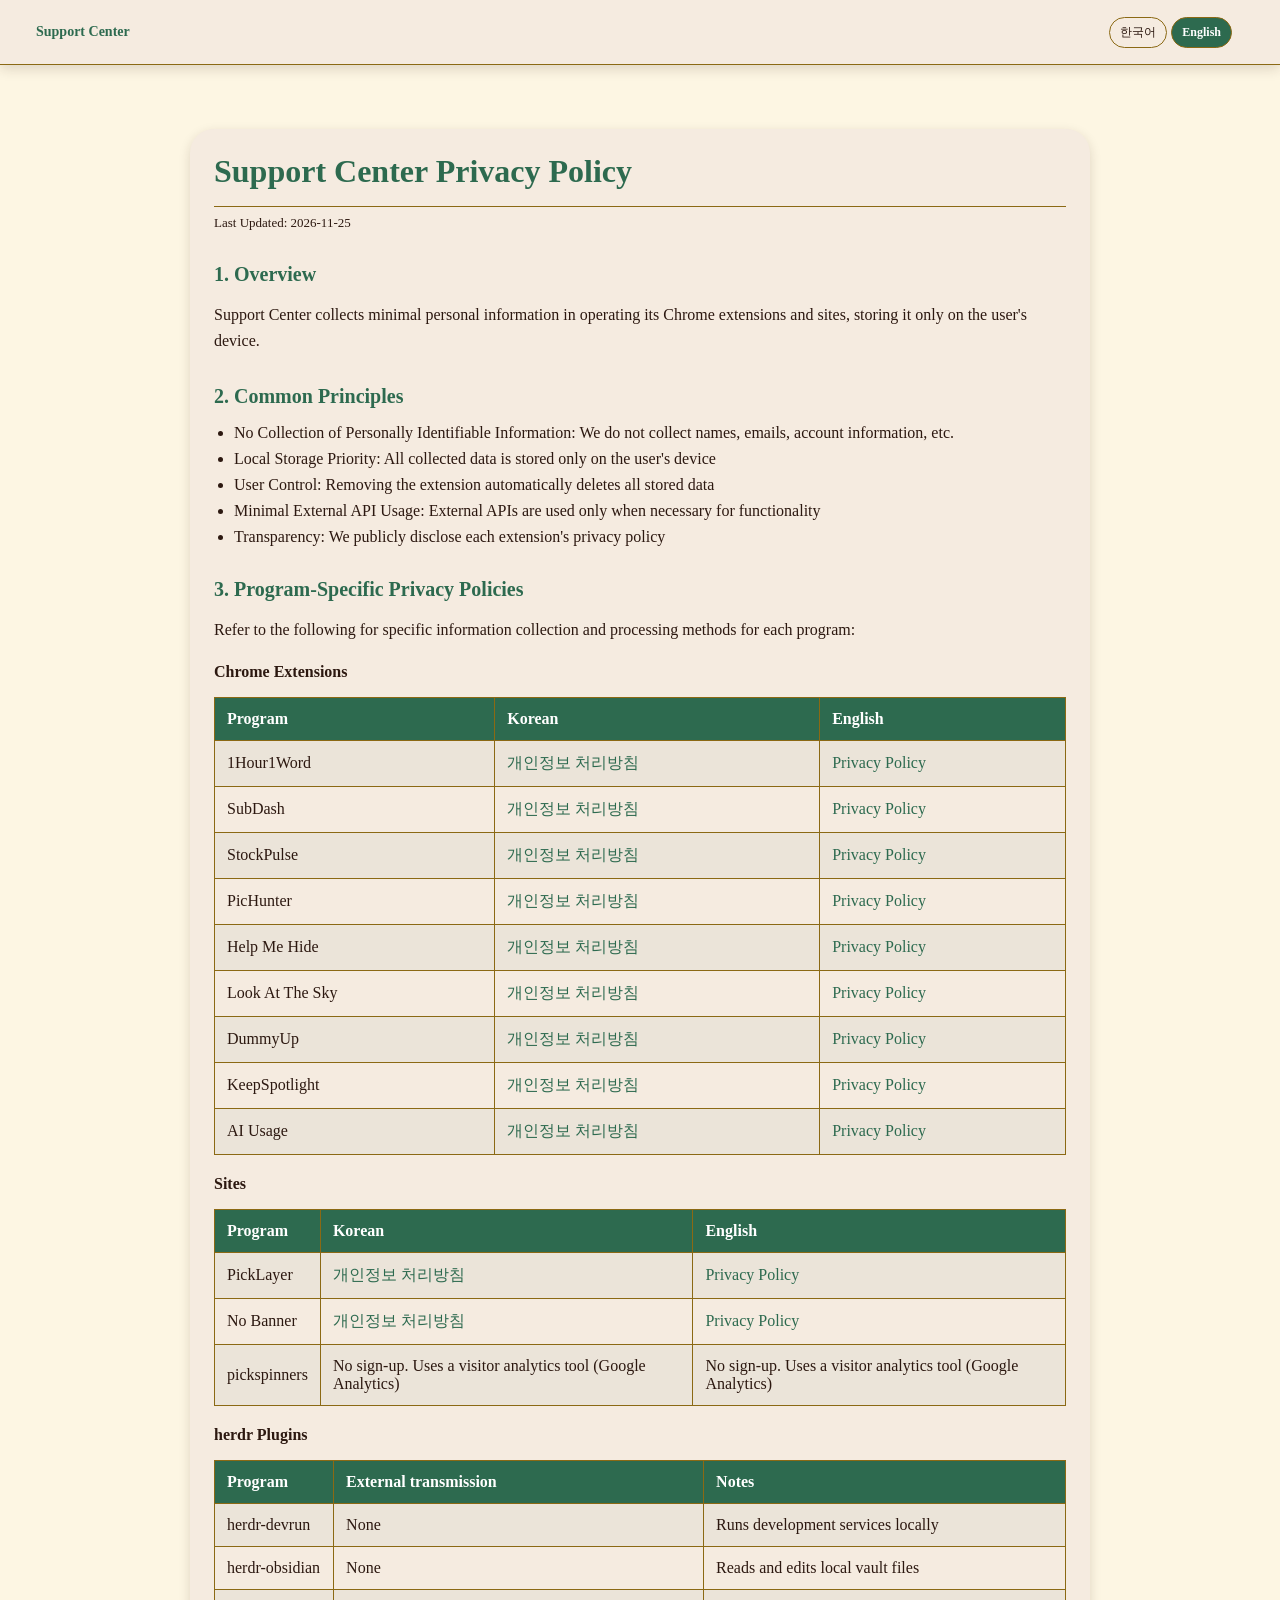
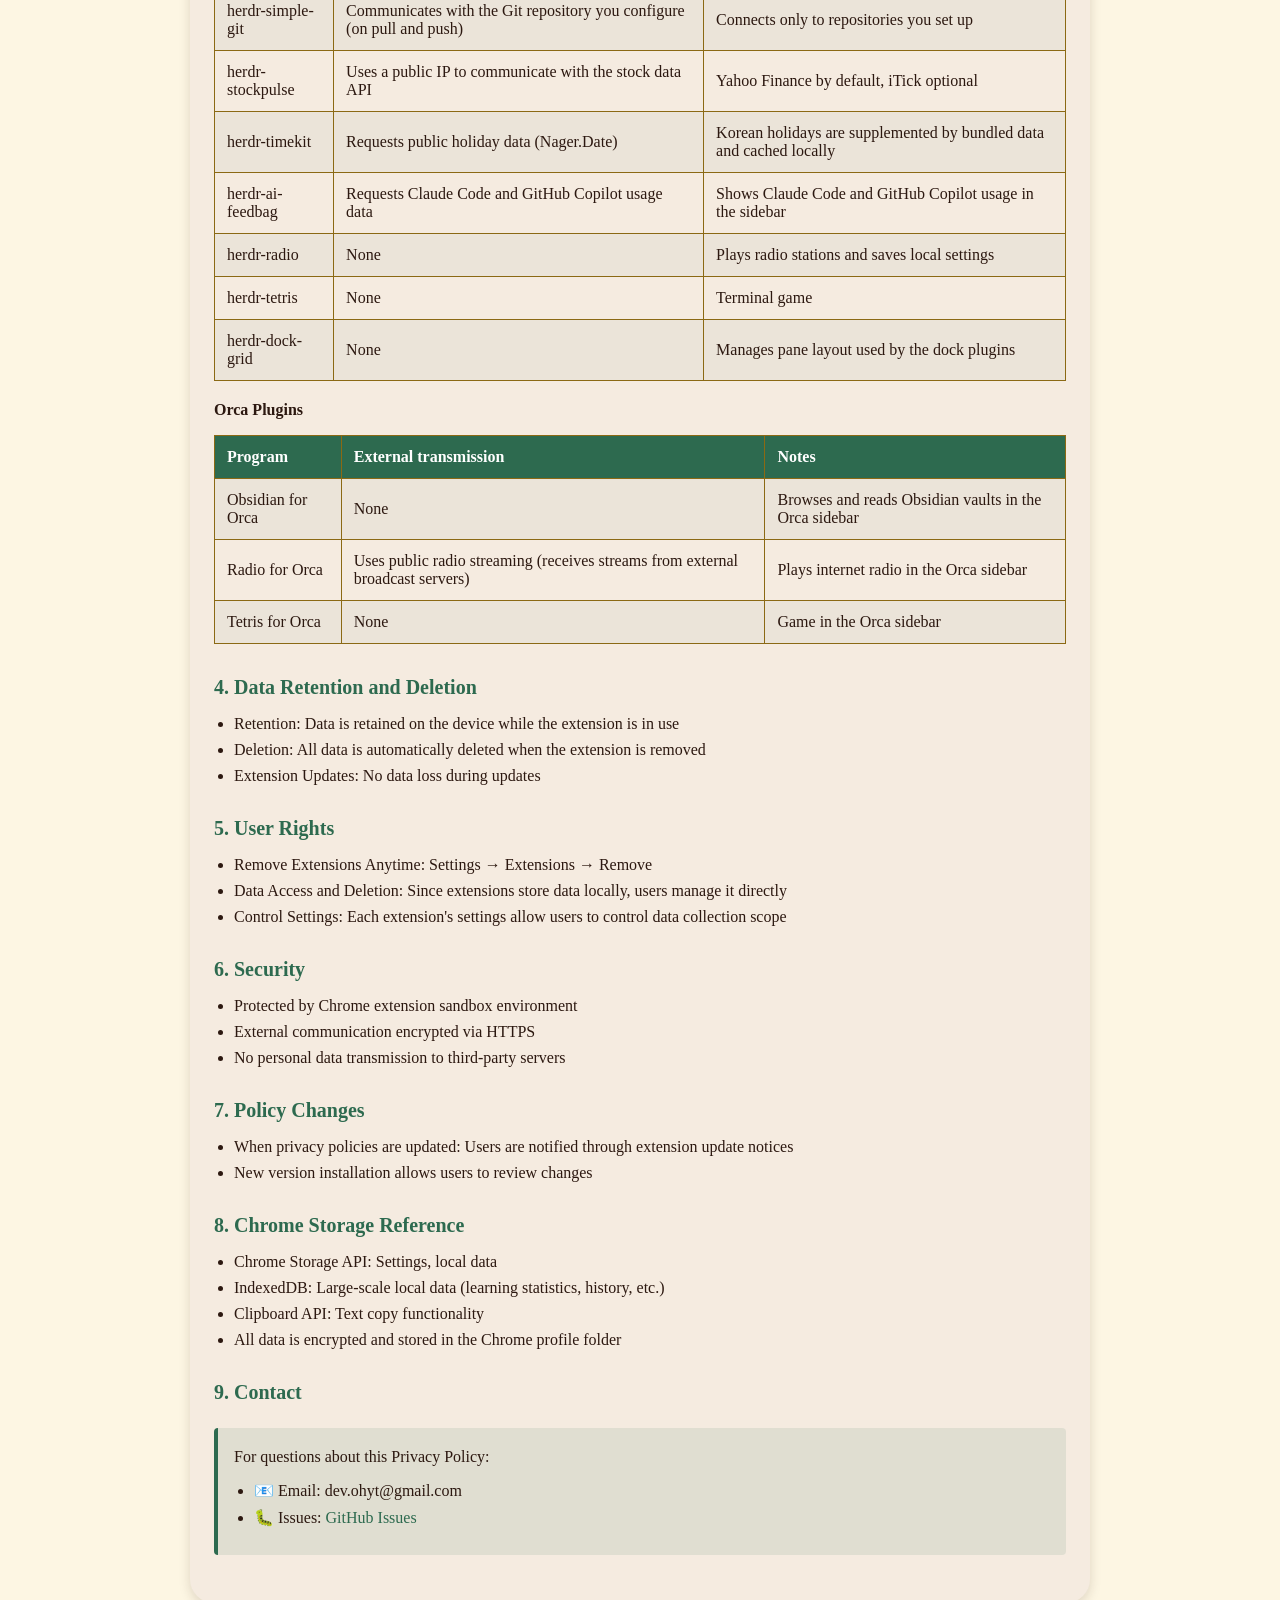
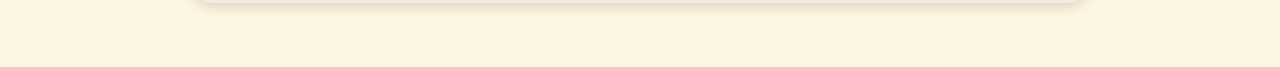
==== commit bd14dd41: "Update site privacy policy with herdr, Orca plugins and pickspinners (ko/en) Co-Authored-By: Claude " ====
--- a/docs/PRIVACY.html
+++ b/docs/PRIVACY.html
@@ -46,7 +46,7 @@
     <main>
         <div class="privacy-container">
             <h1 id="title">Support Center 개인정보 처리방침</h1>
-            <div class="last-updated" id="updated">최종 수정일: 2026-05-24</div>
+            <div class="last-updated" id="updated">최종 수정일: 2026-11-25</div>
 
             <h2 id="h-overview">1. 개요</h2>
             <p id="p-overview">Support Center에서 Chrome 확장 및 사이트 운영에 있어 사용자의 개인정보를 최소한으로 수집하고, 사용자 기기에만 저장합니다.</p>
@@ -60,6 +60,10 @@
             <table id="table-chrome"></table>
             <h3 id="h-sites">사이트</h3>
             <table id="table-sites"></table>
+            <h3 id="h-herdr">herdr 플러그인</h3>
+            <table id="table-herdr"></table>
+            <h3 id="h-orca">Orca 플러그인</h3>
+            <table id="table-orca"></table>
 
             <h2 id="h-retention">4. 정보 보관 및 파기</h2>
             <ul id="list-retention"></ul>
@@ -88,7 +92,7 @@
         const i18n = {
             ko: {
                 title: 'Support Center 개인정보 처리방침',
-                updated: '최종 수정일: 2026-06-10',
+                updated: '최종 수정일: 2026-11-25',
                 h_overview: '1. 개요',
                 p_overview: 'Support Center에서 Chrome 확장 및 사이트 운영에 있어 사용자의 개인정보를 최소한으로 수집하고, 사용자 기기에만 저장합니다.',
                 h_principles: '2. 공통 원칙',
@@ -117,7 +121,27 @@
                 ],
                 table_sites_rows: [
                     ['PickLayer', '<a href="/docs/picklayer/privacy.html">개인정보 처리방침</a>', '<a href="/docs/picklayer/privacy.html">Privacy Policy</a>'],
-                    ['No Banner', '<a href="/docs/nobanner/privacy.html">개인정보 처리방침</a>', '<a href="/docs/nobanner/privacy.html">Privacy Policy</a>']
+                    ['No Banner', '<a href="/docs/nobanner/privacy.html">개인정보 처리방침</a>', '<a href="/docs/nobanner/privacy.html">Privacy Policy</a>'],
+                    ['pickspinners', '회원가입 없음. 방문 분석 도구(Google Analytics) 사용', 'No sign-up. Uses a visitor analytics tool (Google Analytics)']
+                ],
+                h_herdr: 'herdr 플러그인',
+                h_orca: 'Orca 플러그인',
+                table_ext_headers: ['프로그램', '외부 전송', '비고'],
+                table_herdr_rows: [
+                    ['herdr-devrun', '없음', '로컬에서 개발 서비스를 실행합니다'],
+                    ['herdr-obsidian', '없음', '로컬 볼트 파일을 읽고 편집합니다'],
+                    ['herdr-simple-git', '사용자가 설정한 Git 저장소와 통신 (pull, push 실행 시)', '설정한 저장소에만 연결합니다'],
+                    ['herdr-stockpulse', '공개 IP를 사용해 주가 데이터 API와 통신', '기본 Yahoo Finance, 선택 시 iTick'],
+                    ['herdr-timekit', '공휴일 데이터 요청 (Nager.Date)', '한국 공휴일은 내장 데이터로 보완하며 로컬에 캐시합니다'],
+                    ['herdr-ai-feedbag', 'Claude Code, GitHub Copilot 사용량 조회 요청', 'Claude Code, GitHub Copilot 사용량을 사이드바에 표시'],
+                    ['herdr-radio', '없음', '방송국 재생 및 로컬 설정 저장'],
+                    ['herdr-tetris', '없음', '터미널 게임'],
+                    ['herdr-dock-grid', '없음', '도크 플러그인들이 쓰는 pane 배치를 관리합니다']
+                ],
+                table_orca_rows: [
+                    ['Obsidian for Orca', '없음', 'Orca 사이드바에서 Obsidian 보관함을 탐색하고 읽습니다'],
+                    ['Radio for Orca', '공개 라디오 스트리밍 사용 (외부 방송 서버에서 스트림 수신)', 'Orca 사이드바에서 인터넷 라디오를 재생합니다'],
+                    ['Tetris for Orca', '없음', 'Orca 사이드바 게임']
                 ],
                 h_retention: '4. 정보 보관 및 파기',
                 list_retention: [
@@ -158,7 +182,7 @@
             },
             en: {
                 title: 'Support Center Privacy Policy',
-                updated: 'Last Updated: 2026-06-10',
+                updated: 'Last Updated: 2026-11-25',
                 h_overview: '1. Overview',
                 p_overview: 'Support Center collects minimal personal information in operating its Chrome extensions and sites, storing it only on the user\'s device.',
                 h_principles: '2. Common Principles',
@@ -187,7 +211,27 @@
                 ],
                 table_sites_rows: [
                     ['PickLayer', '<a href="/docs/picklayer/privacy.html">개인정보 처리방침</a>', '<a href="/docs/picklayer/privacy.html">Privacy Policy</a>'],
-                    ['No Banner', '<a href="/docs/nobanner/privacy.html">개인정보 처리방침</a>', '<a href="/docs/nobanner/privacy.html">Privacy Policy</a>']
+                    ['No Banner', '<a href="/docs/nobanner/privacy.html">개인정보 처리방침</a>', '<a href="/docs/nobanner/privacy.html">Privacy Policy</a>'],
+                    ['pickspinners', 'No sign-up. Uses a visitor analytics tool (Google Analytics)', 'No sign-up. Uses a visitor analytics tool (Google Analytics)']
+                ],
+                h_herdr: 'herdr Plugins',
+                h_orca: 'Orca Plugins',
+                table_ext_headers: ['Program', 'External transmission', 'Notes'],
+                table_herdr_rows: [
+                    ['herdr-devrun', 'None', 'Runs development services locally'],
+                    ['herdr-obsidian', 'None', 'Reads and edits local vault files'],
+                    ['herdr-simple-git', 'Communicates with the Git repository you configure (on pull and push)', 'Connects only to repositories you set up'],
+                    ['herdr-stockpulse', 'Uses a public IP to communicate with the stock data API', 'Yahoo Finance by default, iTick optional'],
+                    ['herdr-timekit', 'Requests public holiday data (Nager.Date)', 'Korean holidays are supplemented by bundled data and cached locally'],
+                    ['herdr-ai-feedbag', 'Requests Claude Code and GitHub Copilot usage data', 'Shows Claude Code and GitHub Copilot usage in the sidebar'],
+                    ['herdr-radio', 'None', 'Plays radio stations and saves local settings'],
+                    ['herdr-tetris', 'None', 'Terminal game'],
+                    ['herdr-dock-grid', 'None', 'Manages pane layout used by the dock plugins']
+                ],
+                table_orca_rows: [
+                    ['Obsidian for Orca', 'None', 'Browses and reads Obsidian vaults in the Orca sidebar'],
+                    ['Radio for Orca', 'Uses public radio streaming (receives streams from external broadcast servers)', 'Plays internet radio in the Orca sidebar'],
+                    ['Tetris for Orca', 'None', 'Game in the Orca sidebar']
                 ],
                 h_retention: '4. Data Retention and Deletion',
                 list_retention: [
@@ -242,6 +286,8 @@
             document.getElementById('p-extensions').textContent = text.p_extensions;
             document.getElementById('h-chrome-ext').textContent = text.h_chrome_ext;
             document.getElementById('h-sites').textContent = text.h_sites;
+            document.getElementById('h-herdr').textContent = text.h_herdr;
+            document.getElementById('h-orca').textContent = text.h_orca;
             document.getElementById('h-retention').textContent = text.h_retention;
             document.getElementById('h-rights').textContent = text.h_rights;
             document.getElementById('h-security').textContent = text.h_security;
@@ -254,6 +300,9 @@
             const headerHtml = `<tr>${text.table_headers.map(h => `<th>${h}</th>`).join('')}</tr>`;
             document.getElementById('table-chrome').innerHTML = headerHtml + text.table_chrome_rows.map(row => `<tr>${row.map(cell => `<td>${cell}</td>`).join('')}</tr>`).join('');
             document.getElementById('table-sites').innerHTML = headerHtml + text.table_sites_rows.map(row => `<tr>${row.map(cell => `<td>${cell}</td>`).join('')}</tr>`).join('');
+            const extHeaderHtml = `<tr>${text.table_ext_headers.map(h => `<th>${h}</th>`).join('')}</tr>`;
+            document.getElementById('table-herdr').innerHTML = extHeaderHtml + text.table_herdr_rows.map(row => `<tr>${row.map(cell => `<td>${cell}</td>`).join('')}</tr>`).join('');
+            document.getElementById('table-orca').innerHTML = extHeaderHtml + text.table_orca_rows.map(row => `<tr>${row.map(cell => `<td>${cell}</td>`).join('')}</tr>`).join('');
             document.getElementById('list-retention').innerHTML = text.list_retention.map(item => `<li>${item}</li>`).join('');
             document.getElementById('list-rights').innerHTML = text.list_rights.map(item => `<li>${item}</li>`).join('');
             document.getElementById('list-security').innerHTML = text.list_security.map(item => `<li>${item}</li>`).join('');
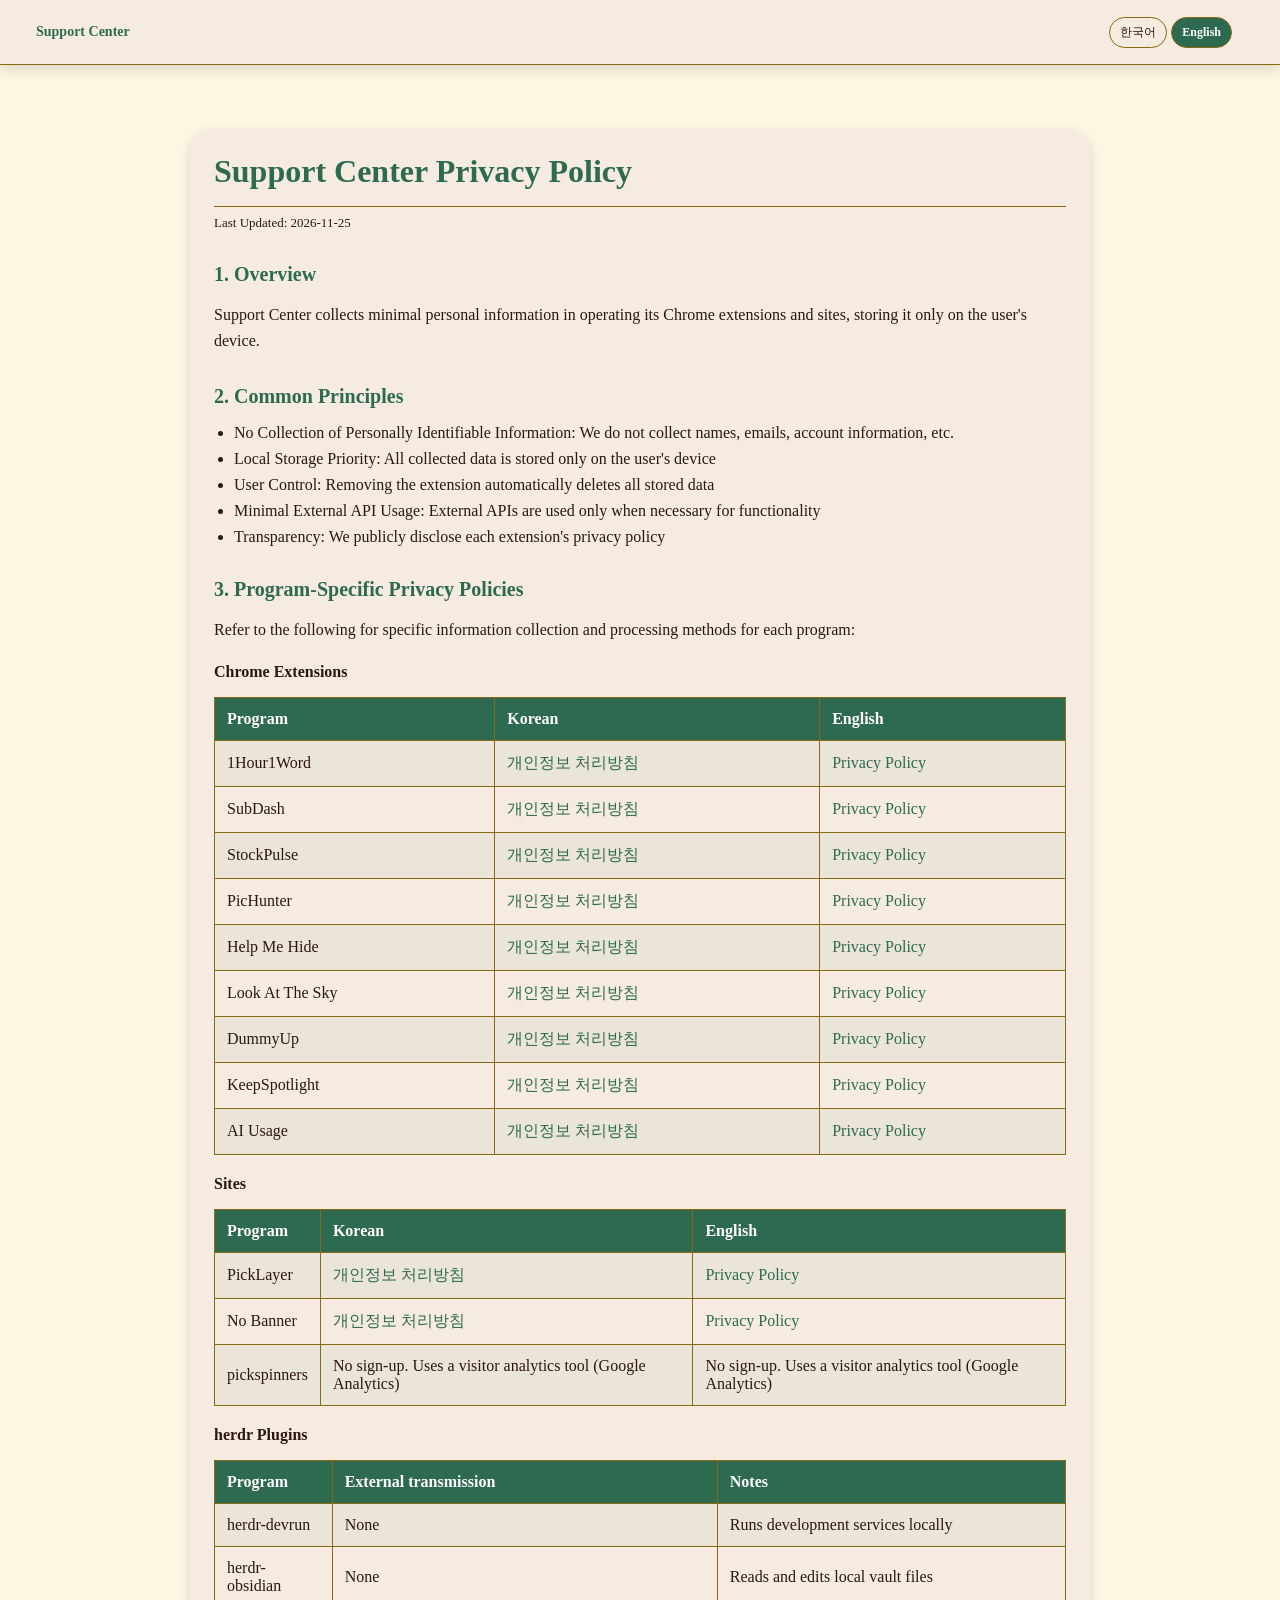
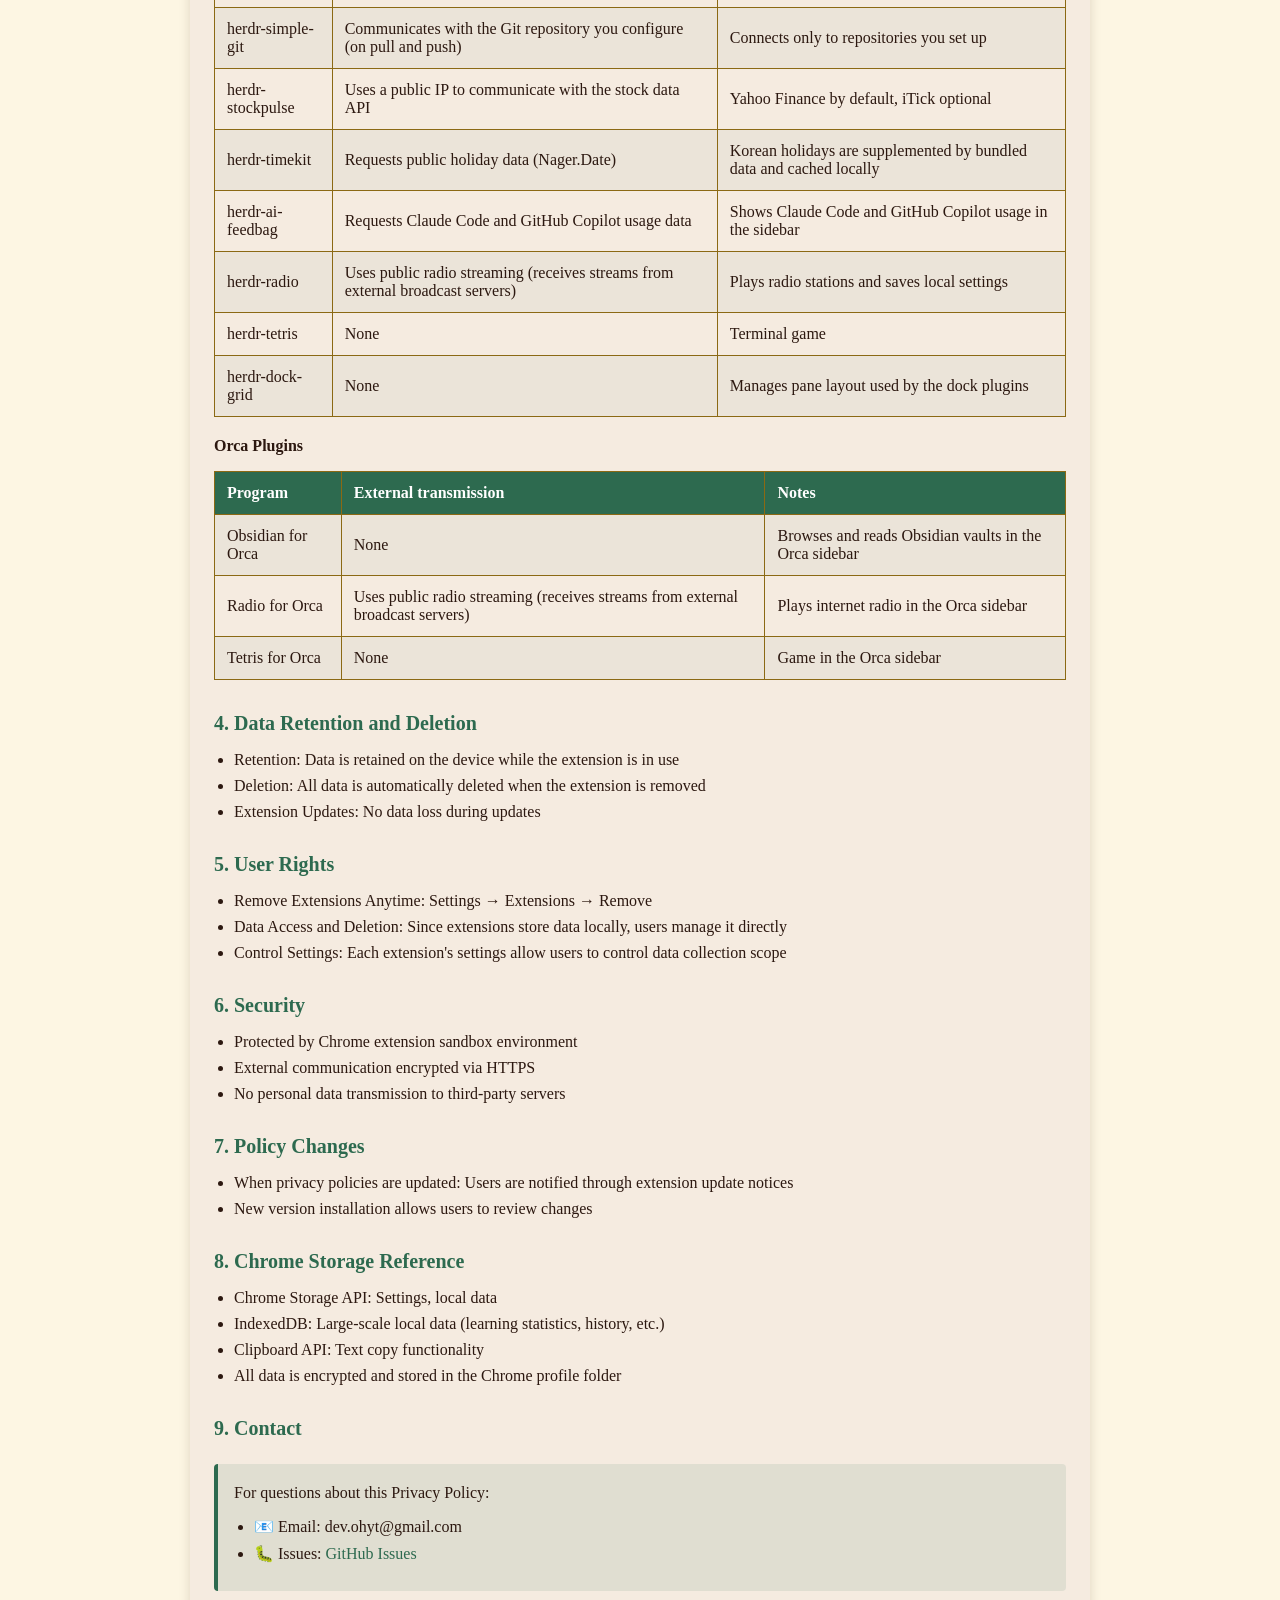
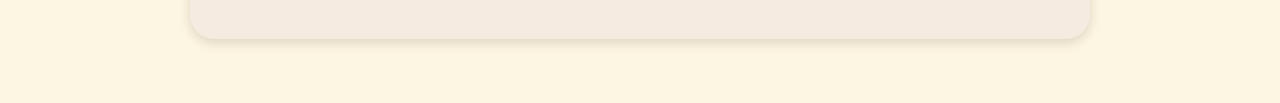
==== commit 4732316f: "Correct herdr-radio external transmission entry in privacy policy (ko/en) Co-Authored-By: Claude Hai" ====
--- a/docs/PRIVACY.html
+++ b/docs/PRIVACY.html
@@ -134,7 +134,7 @@
                     ['herdr-stockpulse', '공개 IP를 사용해 주가 데이터 API와 통신', '기본 Yahoo Finance, 선택 시 iTick'],
                     ['herdr-timekit', '공휴일 데이터 요청 (Nager.Date)', '한국 공휴일은 내장 데이터로 보완하며 로컬에 캐시합니다'],
                     ['herdr-ai-feedbag', 'Claude Code, GitHub Copilot 사용량 조회 요청', 'Claude Code, GitHub Copilot 사용량을 사이드바에 표시'],
-                    ['herdr-radio', '없음', '방송국 재생 및 로컬 설정 저장'],
+                    ['herdr-radio', '공개 라디오 스트리밍 사용 (외부 방송 서버에서 스트림 수신)', '방송국 재생 및 로컬 설정 저장'],
                     ['herdr-tetris', '없음', '터미널 게임'],
                     ['herdr-dock-grid', '없음', '도크 플러그인들이 쓰는 pane 배치를 관리합니다']
                 ],
@@ -224,7 +224,7 @@
                     ['herdr-stockpulse', 'Uses a public IP to communicate with the stock data API', 'Yahoo Finance by default, iTick optional'],
                     ['herdr-timekit', 'Requests public holiday data (Nager.Date)', 'Korean holidays are supplemented by bundled data and cached locally'],
                     ['herdr-ai-feedbag', 'Requests Claude Code and GitHub Copilot usage data', 'Shows Claude Code and GitHub Copilot usage in the sidebar'],
-                    ['herdr-radio', 'None', 'Plays radio stations and saves local settings'],
+                    ['herdr-radio', 'Uses public radio streaming (receives streams from external broadcast servers)', 'Plays radio stations and saves local settings'],
                     ['herdr-tetris', 'None', 'Terminal game'],
                     ['herdr-dock-grid', 'None', 'Manages pane layout used by the dock plugins']
                 ],
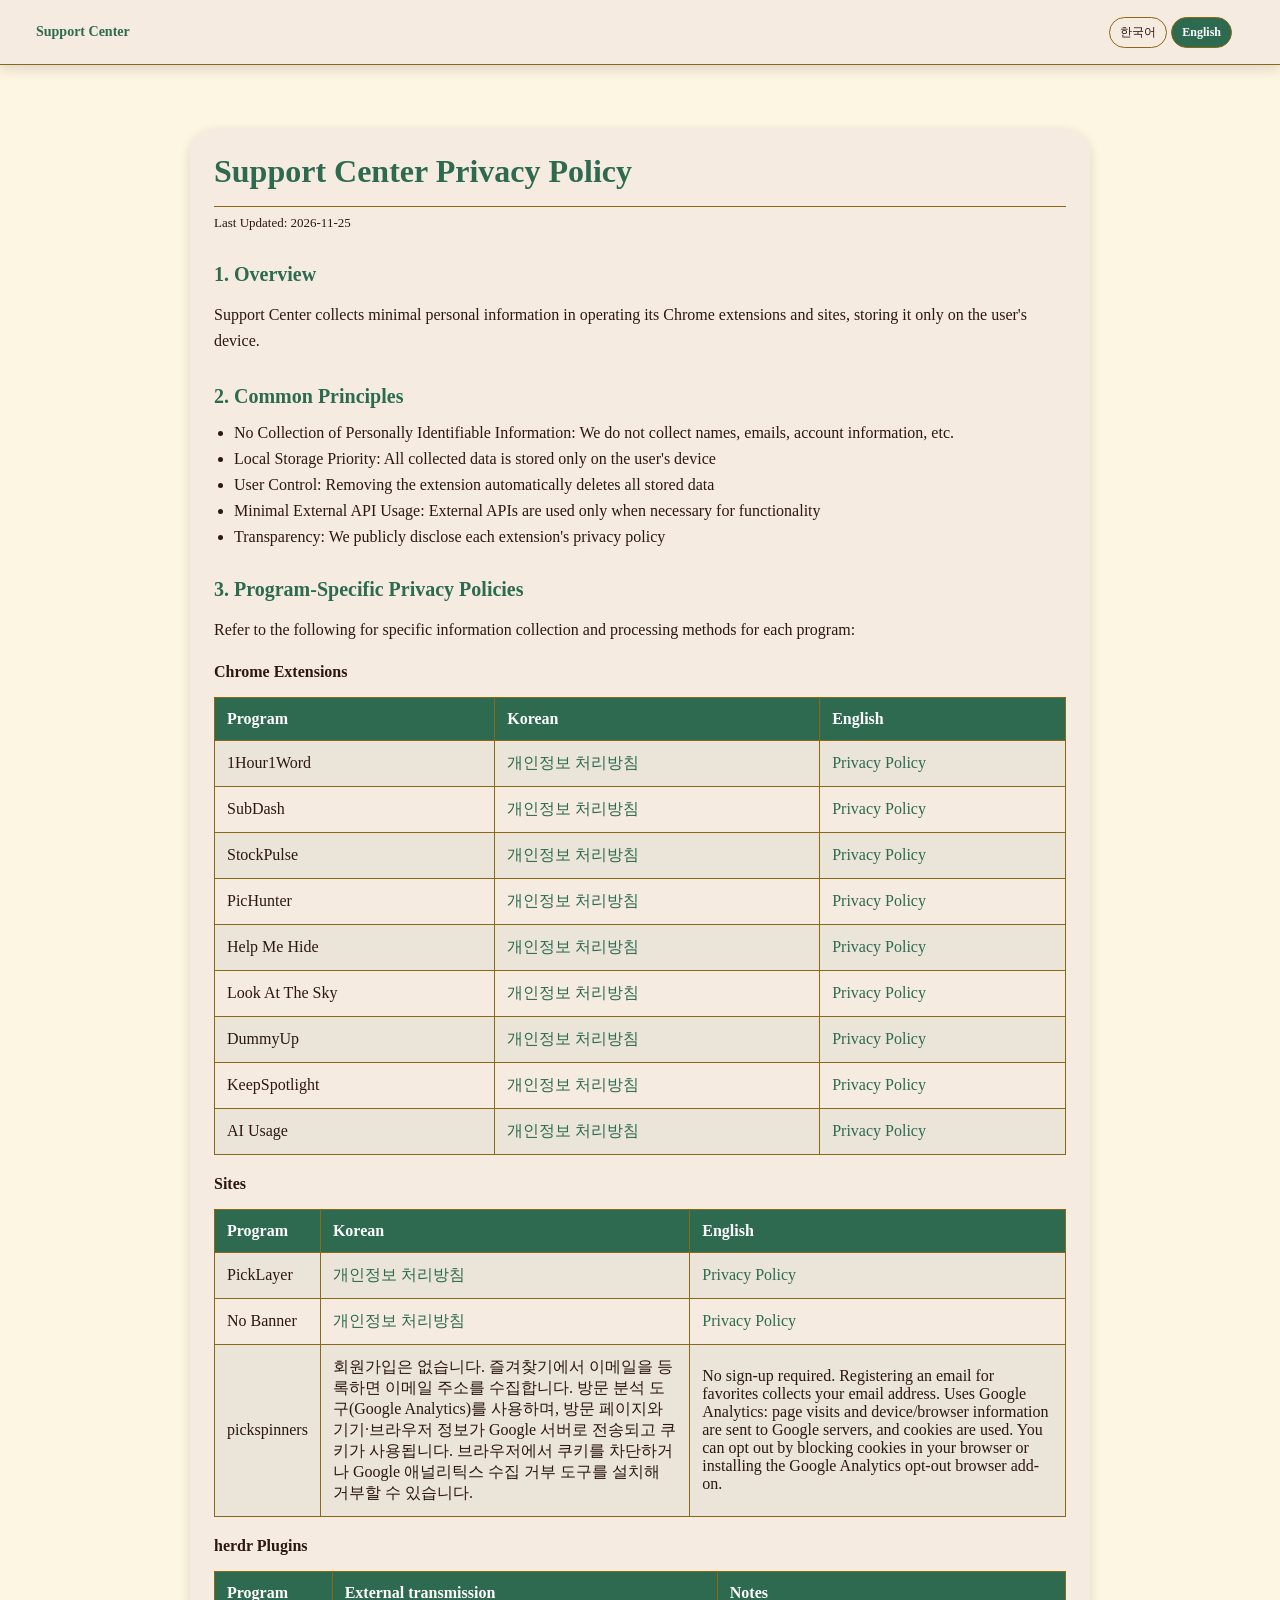
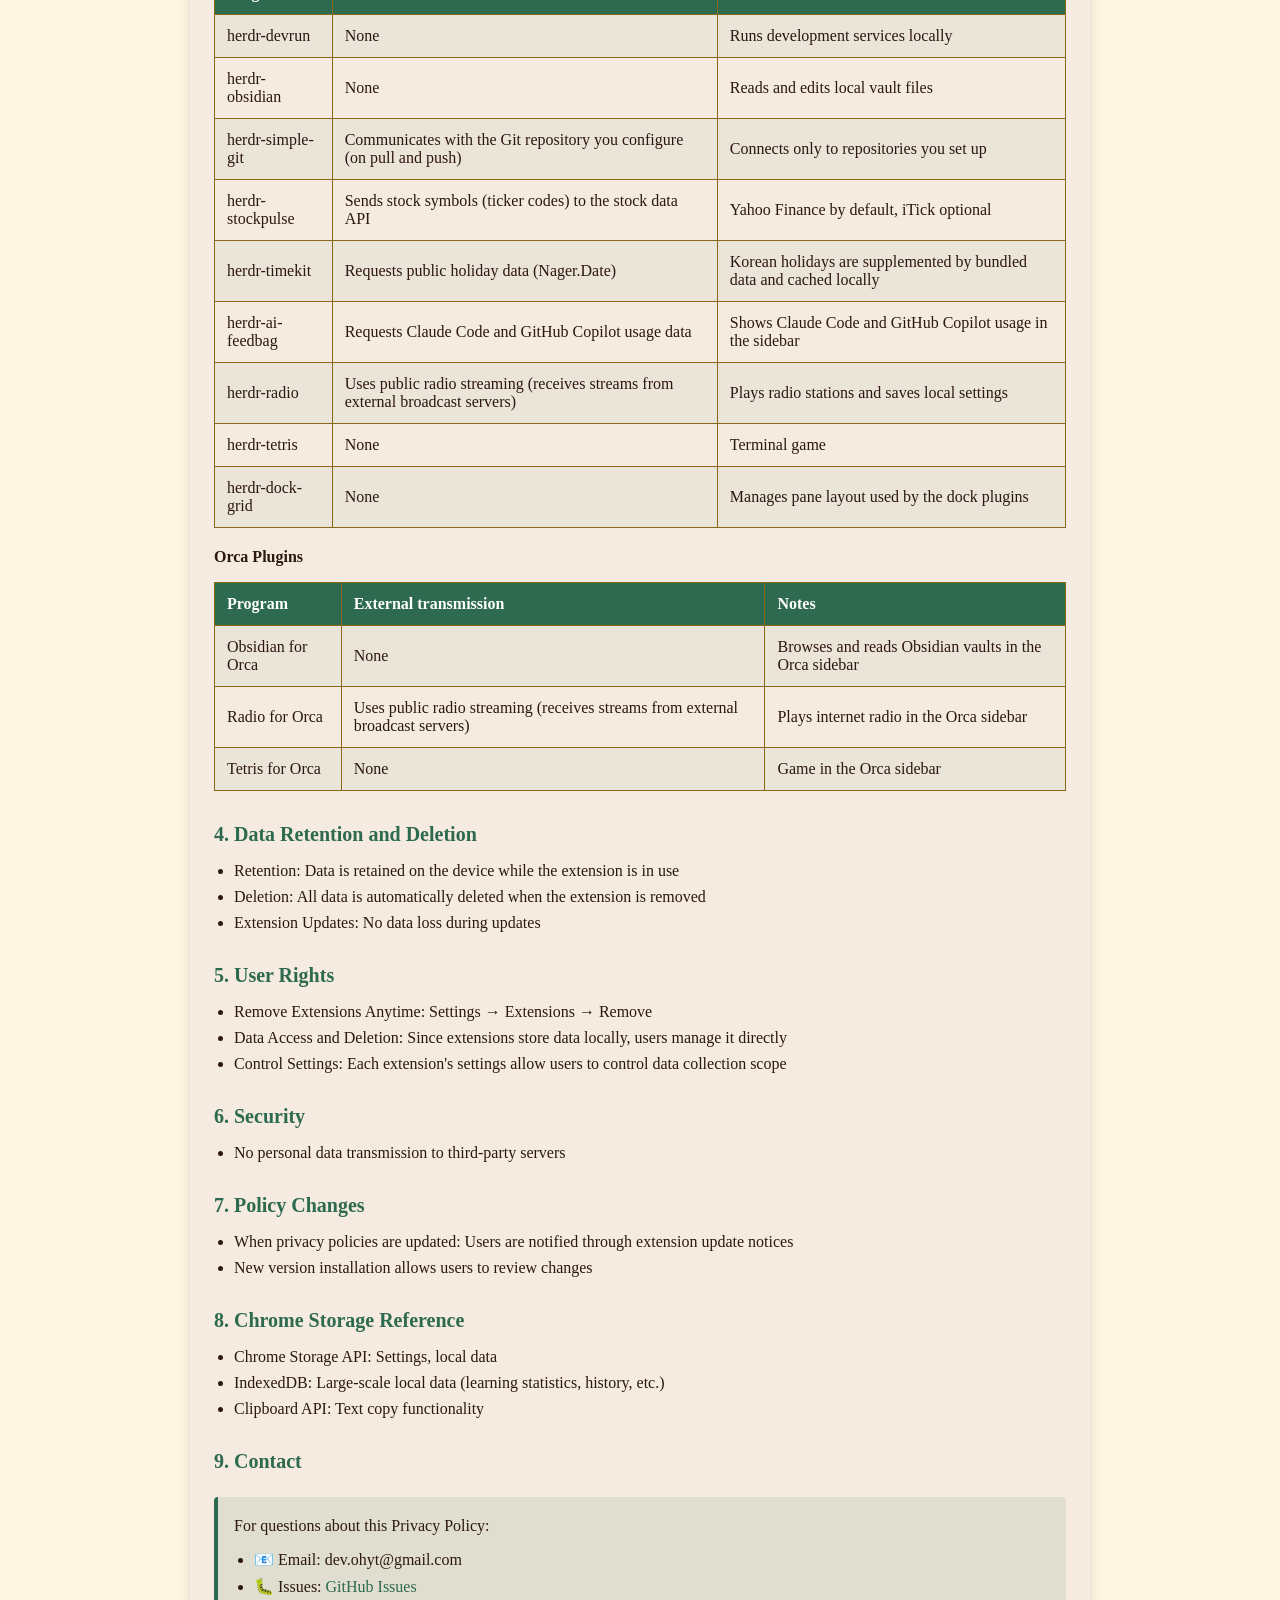
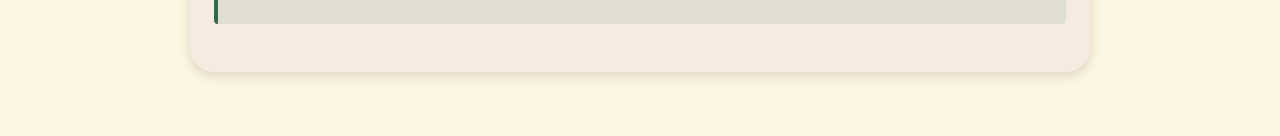
==== commit c53a1d4c: "Update pickspinners, KeepSpotlight docs and privacy policy (ko/en) Co-Authored-By: Claude Haiku 5.5 " ====
--- a/docs/PRIVACY.html
+++ b/docs/PRIVACY.html
@@ -122,7 +122,7 @@
                 table_sites_rows: [
                     ['PickLayer', '<a href="/docs/picklayer/privacy.html">개인정보 처리방침</a>', '<a href="/docs/picklayer/privacy.html">Privacy Policy</a>'],
                     ['No Banner', '<a href="/docs/nobanner/privacy.html">개인정보 처리방침</a>', '<a href="/docs/nobanner/privacy.html">Privacy Policy</a>'],
-                    ['pickspinners', '회원가입 없음. 방문 분석 도구(Google Analytics) 사용', 'No sign-up. Uses a visitor analytics tool (Google Analytics)']
+                    ['pickspinners', '회원가입은 없습니다. 즐겨찾기에서 이메일을 등록하면 이메일 주소를 수집합니다. 방문 분석 도구(Google Analytics)를 사용하며, 방문 페이지와 기기·브라우저 정보가 Google 서버로 전송되고 쿠키가 사용됩니다. 브라우저에서 쿠키를 차단하거나 Google 애널리틱스 수집 거부 도구를 설치해 거부할 수 있습니다.', 'No sign-up required. Registering an email for favorites collects your email address. Uses Google Analytics: page visits and device/browser information are sent to Google servers, and cookies are used. You can opt out by blocking cookies in your browser or installing the Google Analytics opt-out browser add-on.']
                 ],
                 h_herdr: 'herdr 플러그인',
                 h_orca: 'Orca 플러그인',
@@ -131,7 +131,7 @@
                     ['herdr-devrun', '없음', '로컬에서 개발 서비스를 실행합니다'],
                     ['herdr-obsidian', '없음', '로컬 볼트 파일을 읽고 편집합니다'],
                     ['herdr-simple-git', '사용자가 설정한 Git 저장소와 통신 (pull, push 실행 시)', '설정한 저장소에만 연결합니다'],
-                    ['herdr-stockpulse', '공개 IP를 사용해 주가 데이터 API와 통신', '기본 Yahoo Finance, 선택 시 iTick'],
+                    ['herdr-stockpulse', '주식 코드(종목 코드)를 주가 데이터 API로 전송', '기본 Yahoo Finance, 선택 시 iTick'],
                     ['herdr-timekit', '공휴일 데이터 요청 (Nager.Date)', '한국 공휴일은 내장 데이터로 보완하며 로컬에 캐시합니다'],
                     ['herdr-ai-feedbag', 'Claude Code, GitHub Copilot 사용량 조회 요청', 'Claude Code, GitHub Copilot 사용량을 사이드바에 표시'],
                     ['herdr-radio', '공개 라디오 스트리밍 사용 (외부 방송 서버에서 스트림 수신)', '방송국 재생 및 로컬 설정 저장'],
@@ -157,8 +157,6 @@
                 ],
                 h_security: '6. 보안',
                 list_security: [
-                    'Chrome 확장의 sandbox 환경으로 보호',
-                    'HTTPS를 통한 외부 통신 암호화',
                     '서드파티 서버로 개인 데이터 전송 금지'
                 ],
                 h_changes: '7. 정책 변경',
@@ -170,8 +168,7 @@
                 list_storage: [
                     'Chrome Storage API: 설정, 로컬 데이터',
                     'IndexedDB: 대용량 로컬 데이터 (학습 통계, 이력 등)',
-                    'Clipboard API: 텍스트 복사 기능',
-                    '모든 데이터는 Chrome 프로필 폴더에 암호화되어 저장됩니다'
+                    'Clipboard API: 텍스트 복사 기능'
                 ],
                 h_contact: '9. 문의',
                 p_contact: '개인정보 처리방침에 관한 문의는 아래로 접수해 주세요.',
@@ -212,7 +209,7 @@
                 table_sites_rows: [
                     ['PickLayer', '<a href="/docs/picklayer/privacy.html">개인정보 처리방침</a>', '<a href="/docs/picklayer/privacy.html">Privacy Policy</a>'],
                     ['No Banner', '<a href="/docs/nobanner/privacy.html">개인정보 처리방침</a>', '<a href="/docs/nobanner/privacy.html">Privacy Policy</a>'],
-                    ['pickspinners', 'No sign-up. Uses a visitor analytics tool (Google Analytics)', 'No sign-up. Uses a visitor analytics tool (Google Analytics)']
+                    ['pickspinners', '회원가입은 없습니다. 즐겨찾기에서 이메일을 등록하면 이메일 주소를 수집합니다. 방문 분석 도구(Google Analytics)를 사용하며, 방문 페이지와 기기·브라우저 정보가 Google 서버로 전송되고 쿠키가 사용됩니다. 브라우저에서 쿠키를 차단하거나 Google 애널리틱스 수집 거부 도구를 설치해 거부할 수 있습니다.', 'No sign-up required. Registering an email for favorites collects your email address. Uses Google Analytics: page visits and device/browser information are sent to Google servers, and cookies are used. You can opt out by blocking cookies in your browser or installing the Google Analytics opt-out browser add-on.']
                 ],
                 h_herdr: 'herdr Plugins',
                 h_orca: 'Orca Plugins',
@@ -221,7 +218,7 @@
                     ['herdr-devrun', 'None', 'Runs development services locally'],
                     ['herdr-obsidian', 'None', 'Reads and edits local vault files'],
                     ['herdr-simple-git', 'Communicates with the Git repository you configure (on pull and push)', 'Connects only to repositories you set up'],
-                    ['herdr-stockpulse', 'Uses a public IP to communicate with the stock data API', 'Yahoo Finance by default, iTick optional'],
+                    ['herdr-stockpulse', 'Sends stock symbols (ticker codes) to the stock data API', 'Yahoo Finance by default, iTick optional'],
                     ['herdr-timekit', 'Requests public holiday data (Nager.Date)', 'Korean holidays are supplemented by bundled data and cached locally'],
                     ['herdr-ai-feedbag', 'Requests Claude Code and GitHub Copilot usage data', 'Shows Claude Code and GitHub Copilot usage in the sidebar'],
                     ['herdr-radio', 'Uses public radio streaming (receives streams from external broadcast servers)', 'Plays radio stations and saves local settings'],
@@ -247,8 +244,6 @@
                 ],
                 h_security: '6. Security',
                 list_security: [
-                    'Protected by Chrome extension sandbox environment',
-                    'External communication encrypted via HTTPS',
                     'No personal data transmission to third-party servers'
                 ],
                 h_changes: '7. Policy Changes',
@@ -260,8 +255,7 @@
                 list_storage: [
                     'Chrome Storage API: Settings, local data',
                     'IndexedDB: Large-scale local data (learning statistics, history, etc.)',
-                    'Clipboard API: Text copy functionality',
-                    'All data is encrypted and stored in the Chrome profile folder'
+                    'Clipboard API: Text copy functionality'
                 ],
                 h_contact: '9. Contact',
                 p_contact: 'For questions about this Privacy Policy:',
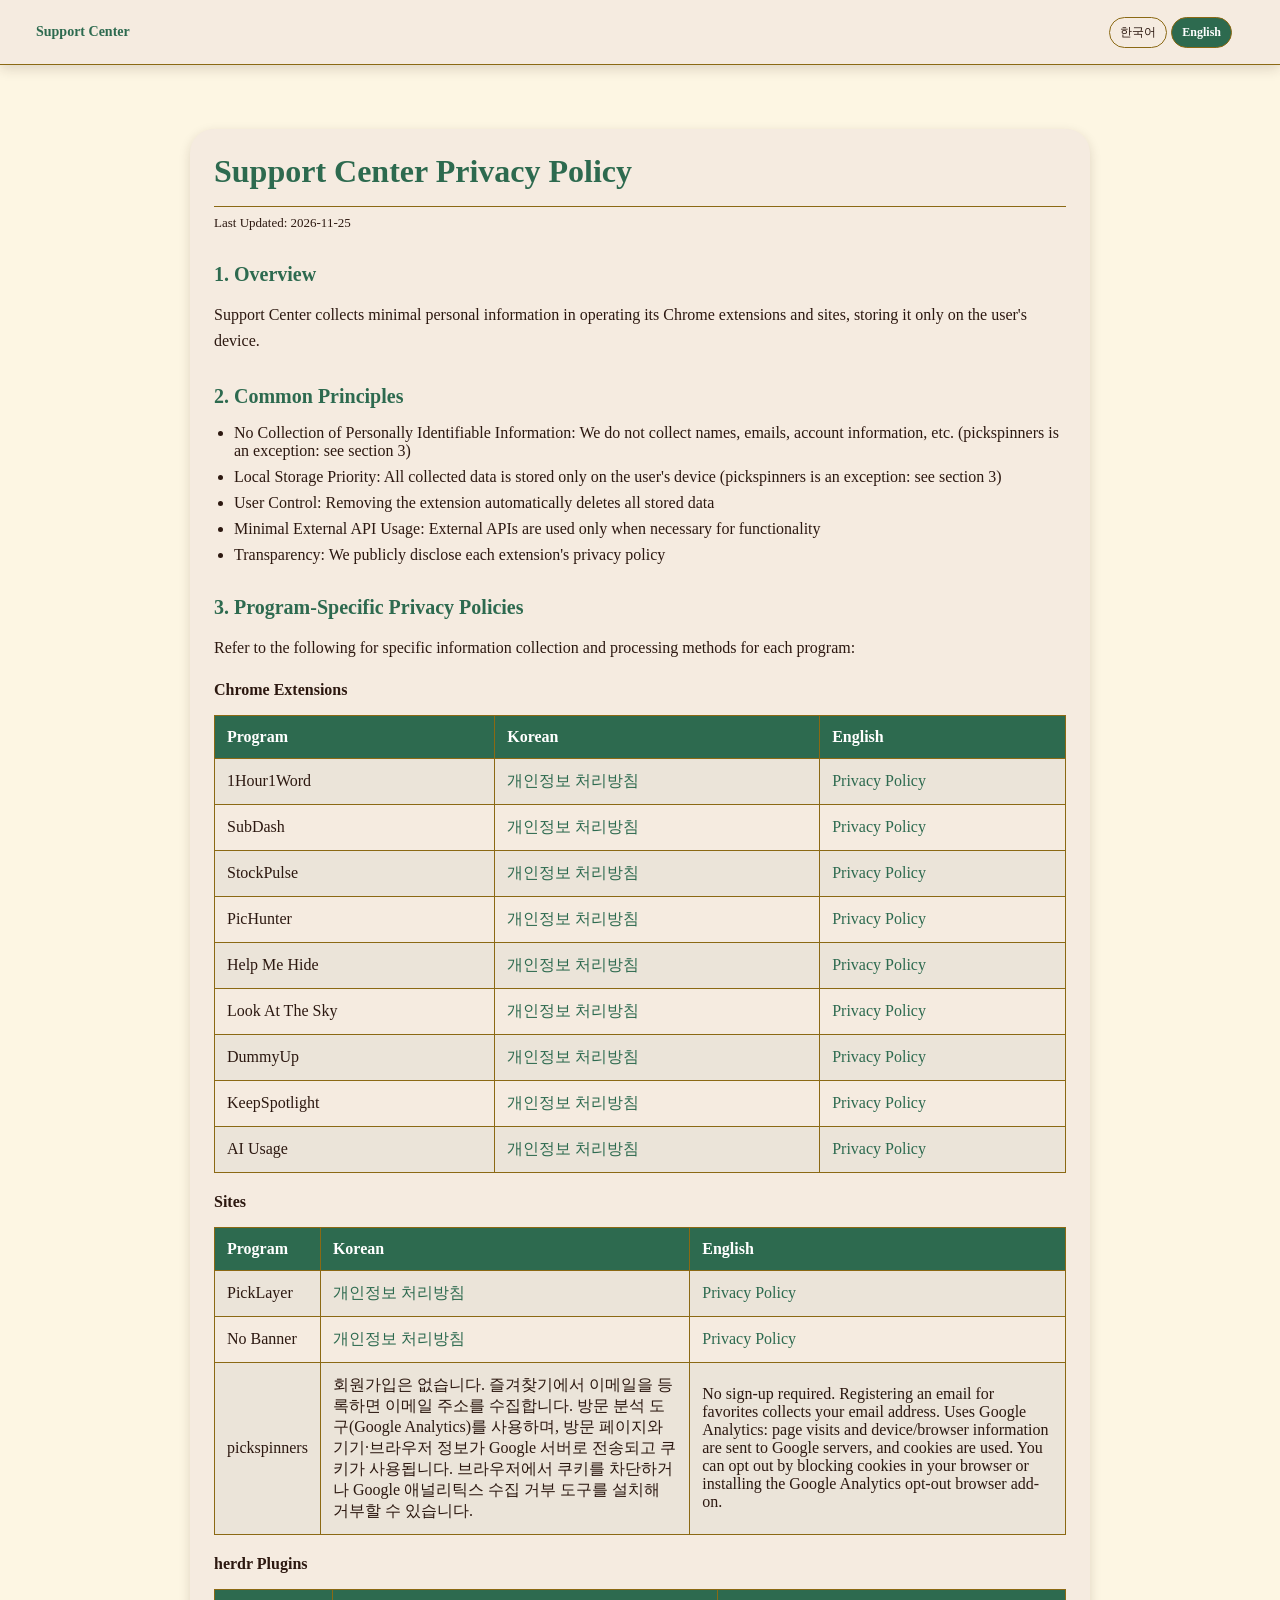
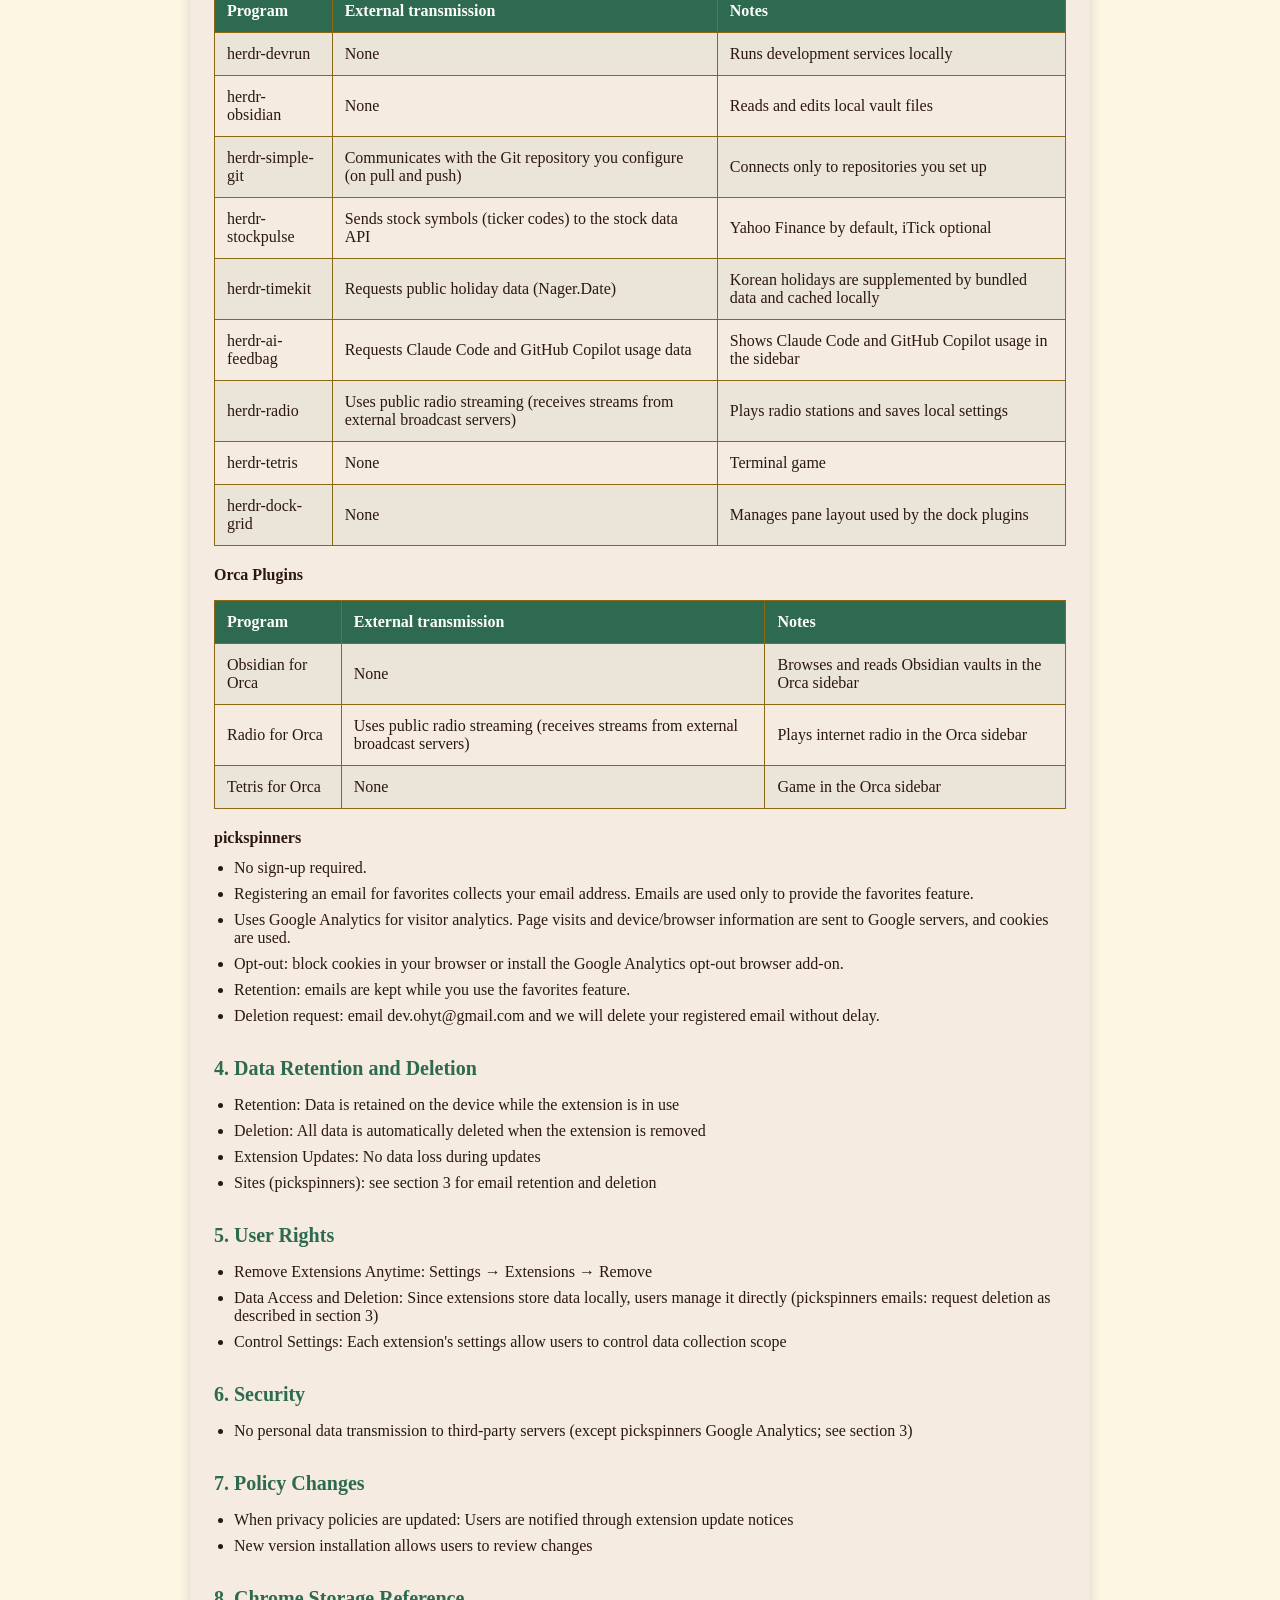
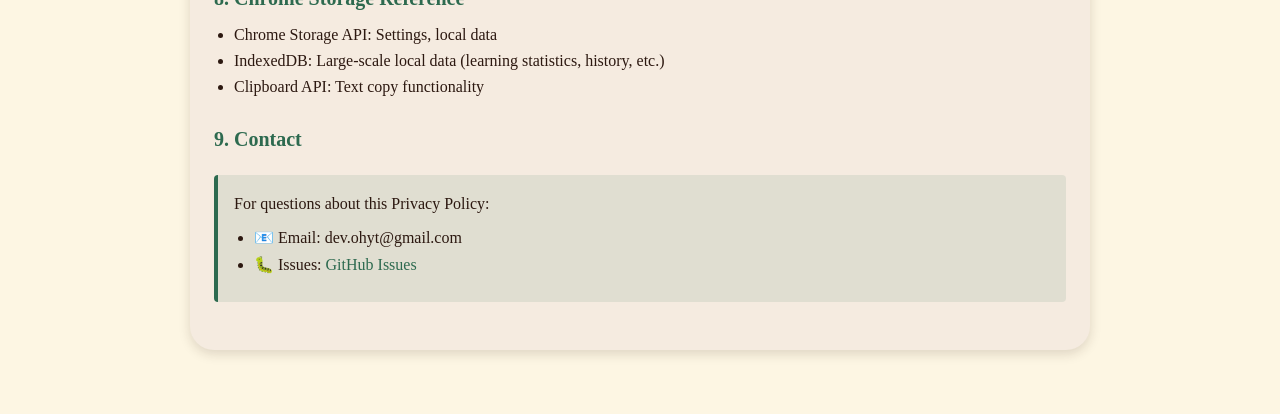
==== commit 3530fdb7: "Separate pickspinners privacy section and add exceptions to shared policy (ko/en) Co-Authored-By: Cl" ====
--- a/docs/PRIVACY.html
+++ b/docs/PRIVACY.html
@@ -64,6 +64,8 @@
             <table id="table-herdr"></table>
             <h3 id="h-orca">Orca 플러그인</h3>
             <table id="table-orca"></table>
+            <h3 id="h-pickspinners">pickspinners</h3>
+            <ul id="list-pickspinners"></ul>
 
             <h2 id="h-retention">4. 정보 보관 및 파기</h2>
             <ul id="list-retention"></ul>
@@ -97,8 +99,8 @@
                 p_overview: 'Support Center에서 Chrome 확장 및 사이트 운영에 있어 사용자의 개인정보를 최소한으로 수집하고, 사용자 기기에만 저장합니다.',
                 h_principles: '2. 공통 원칙',
                 list_principles: [
-                    '개인 식별 정보 미수집: 이름, 이메일, 계정 정보 등을 수집하지 않습니다',
-                    '로컬 저장소 우선: 수집된 모든 데이터는 사용자 기기에만 저장됩니다',
+                    '개인 식별 정보 미수집: 이름, 이메일, 계정 정보 등을 수집하지 않습니다 (pickspinners 예외: 3번 참고)',
+                    '로컬 저장소 우선: 수집된 모든 데이터는 사용자 기기에만 저장됩니다 (pickspinners 예외: 3번 참고)',
                     '사용자 제어: 확장을 삭제하면 저장된 모든 데이터가 자동으로 삭제됩니다',
                     '외부 API 최소화: 기능상 필요한 경우에만 외부 API를 사용합니다',
                     '투명성: 각 확장의 개인정보 처리방침을 명확히 공개합니다'
@@ -143,21 +145,31 @@
                     ['Radio for Orca', '공개 라디오 스트리밍 사용 (외부 방송 서버에서 스트림 수신)', 'Orca 사이드바에서 인터넷 라디오를 재생합니다'],
                     ['Tetris for Orca', '없음', 'Orca 사이드바 게임']
                 ],
+                h_pickspinners: 'pickspinners',
+                list_pickspinners: [
+                    '회원가입은 없습니다.',
+                    '즐겨찾기 기능에서 이메일을 등록하면 이메일 주소를 수집합니다. 이메일은 즐겨찾기 기능 제공에만 사용합니다.',
+                    '방문 분석을 위해 Google Analytics를 사용합니다. 방문 페이지, 기기·브라우저 정보가 Google 서버로 전송되며 쿠키가 사용됩니다.',
+                    '거부 방법: 브라우저에서 쿠키를 차단하거나 Google 애널리틱스 수집 거부 도구를 설치합니다.',
+                    '보관 기간: 이메일은 즐겨찾기 기능을 이용하는 동안 보관합니다.',
+                    '삭제 요청: dev.ohyt@gmail.com으로 요청하면 등록된 이메일을 지체 없이 삭제합니다.'
+                ],
                 h_retention: '4. 정보 보관 및 파기',
                 list_retention: [
                     '보관: 사용자가 확장을 사용하는 동안 기기에 보관',
                     '파기: 확장 삭제 시 자동으로 모든 데이터 삭제',
-                    '확장 업데이트: 데이터 손실 없음'
+                    '확장 업데이트: 데이터 손실 없음',
+                    '사이트(pickspinners): 이메일 보관 기간과 삭제 방법은 3번 참고'
                 ],
                 h_rights: '5. 사용자의 권리',
                 list_rights: [
                     '확장 언제든지 삭제 가능: 설정 → 확장 프로그램 → 제거',
-                    '데이터 열람 및 삭제: 확장이 로컬에만 저장하므로 사용자가 직접 관리 가능',
+                    '데이터 열람 및 삭제: 확장이 로컬에만 저장하므로 사용자가 직접 관리 가능 (pickspinners 이메일은 3번 항목의 방법으로 삭제 요청)',
                     '설정 제어: 각 확장의 설정을 통해 데이터 수집 범위 조절 가능'
                 ],
                 h_security: '6. 보안',
                 list_security: [
-                    '서드파티 서버로 개인 데이터 전송 금지'
+                    '서드파티 서버로 개인 데이터 전송 금지 (pickspinners의 Google Analytics 전송은 예외: 3번 참고)'
                 ],
                 h_changes: '7. 정책 변경',
                 list_changes: [
@@ -184,8 +196,8 @@
                 p_overview: 'Support Center collects minimal personal information in operating its Chrome extensions and sites, storing it only on the user\'s device.',
                 h_principles: '2. Common Principles',
                 list_principles: [
-                    'No Collection of Personally Identifiable Information: We do not collect names, emails, account information, etc.',
-                    'Local Storage Priority: All collected data is stored only on the user\'s device',
+                    'No Collection of Personally Identifiable Information: We do not collect names, emails, account information, etc. (pickspinners is an exception: see section 3)',
+                    'Local Storage Priority: All collected data is stored only on the user\'s device (pickspinners is an exception: see section 3)',
                     'User Control: Removing the extension automatically deletes all stored data',
                     'Minimal External API Usage: External APIs are used only when necessary for functionality',
                     'Transparency: We publicly disclose each extension\'s privacy policy'
@@ -230,21 +242,31 @@
                     ['Radio for Orca', 'Uses public radio streaming (receives streams from external broadcast servers)', 'Plays internet radio in the Orca sidebar'],
                     ['Tetris for Orca', 'None', 'Game in the Orca sidebar']
                 ],
+                h_pickspinners: 'pickspinners',
+                list_pickspinners: [
+                    'No sign-up required.',
+                    'Registering an email for favorites collects your email address. Emails are used only to provide the favorites feature.',
+                    'Uses Google Analytics for visitor analytics. Page visits and device/browser information are sent to Google servers, and cookies are used.',
+                    'Opt-out: block cookies in your browser or install the Google Analytics opt-out browser add-on.',
+                    'Retention: emails are kept while you use the favorites feature.',
+                    'Deletion request: email dev.ohyt@gmail.com and we will delete your registered email without delay.'
+                ],
                 h_retention: '4. Data Retention and Deletion',
                 list_retention: [
                     'Retention: Data is retained on the device while the extension is in use',
                     'Deletion: All data is automatically deleted when the extension is removed',
-                    'Extension Updates: No data loss during updates'
+                    'Extension Updates: No data loss during updates',
+                    'Sites (pickspinners): see section 3 for email retention and deletion'
                 ],
                 h_rights: '5. User Rights',
                 list_rights: [
                     'Remove Extensions Anytime: Settings → Extensions → Remove',
-                    'Data Access and Deletion: Since extensions store data locally, users manage it directly',
+                    'Data Access and Deletion: Since extensions store data locally, users manage it directly (pickspinners emails: request deletion as described in section 3)',
                     'Control Settings: Each extension\'s settings allow users to control data collection scope'
                 ],
                 h_security: '6. Security',
                 list_security: [
-                    'No personal data transmission to third-party servers'
+                    'No personal data transmission to third-party servers (except pickspinners Google Analytics; see section 3)'
                 ],
                 h_changes: '7. Policy Changes',
                 list_changes: [
@@ -282,6 +304,8 @@
             document.getElementById('h-sites').textContent = text.h_sites;
             document.getElementById('h-herdr').textContent = text.h_herdr;
             document.getElementById('h-orca').textContent = text.h_orca;
+            document.getElementById('h-pickspinners').textContent = text.h_pickspinners;
+            document.getElementById('list-pickspinners').innerHTML = text.list_pickspinners.map(item => `<li>${item}</li>`).join('');
             document.getElementById('h-retention').textContent = text.h_retention;
             document.getElementById('h-rights').textContent = text.h_rights;
             document.getElementById('h-security').textContent = text.h_security;
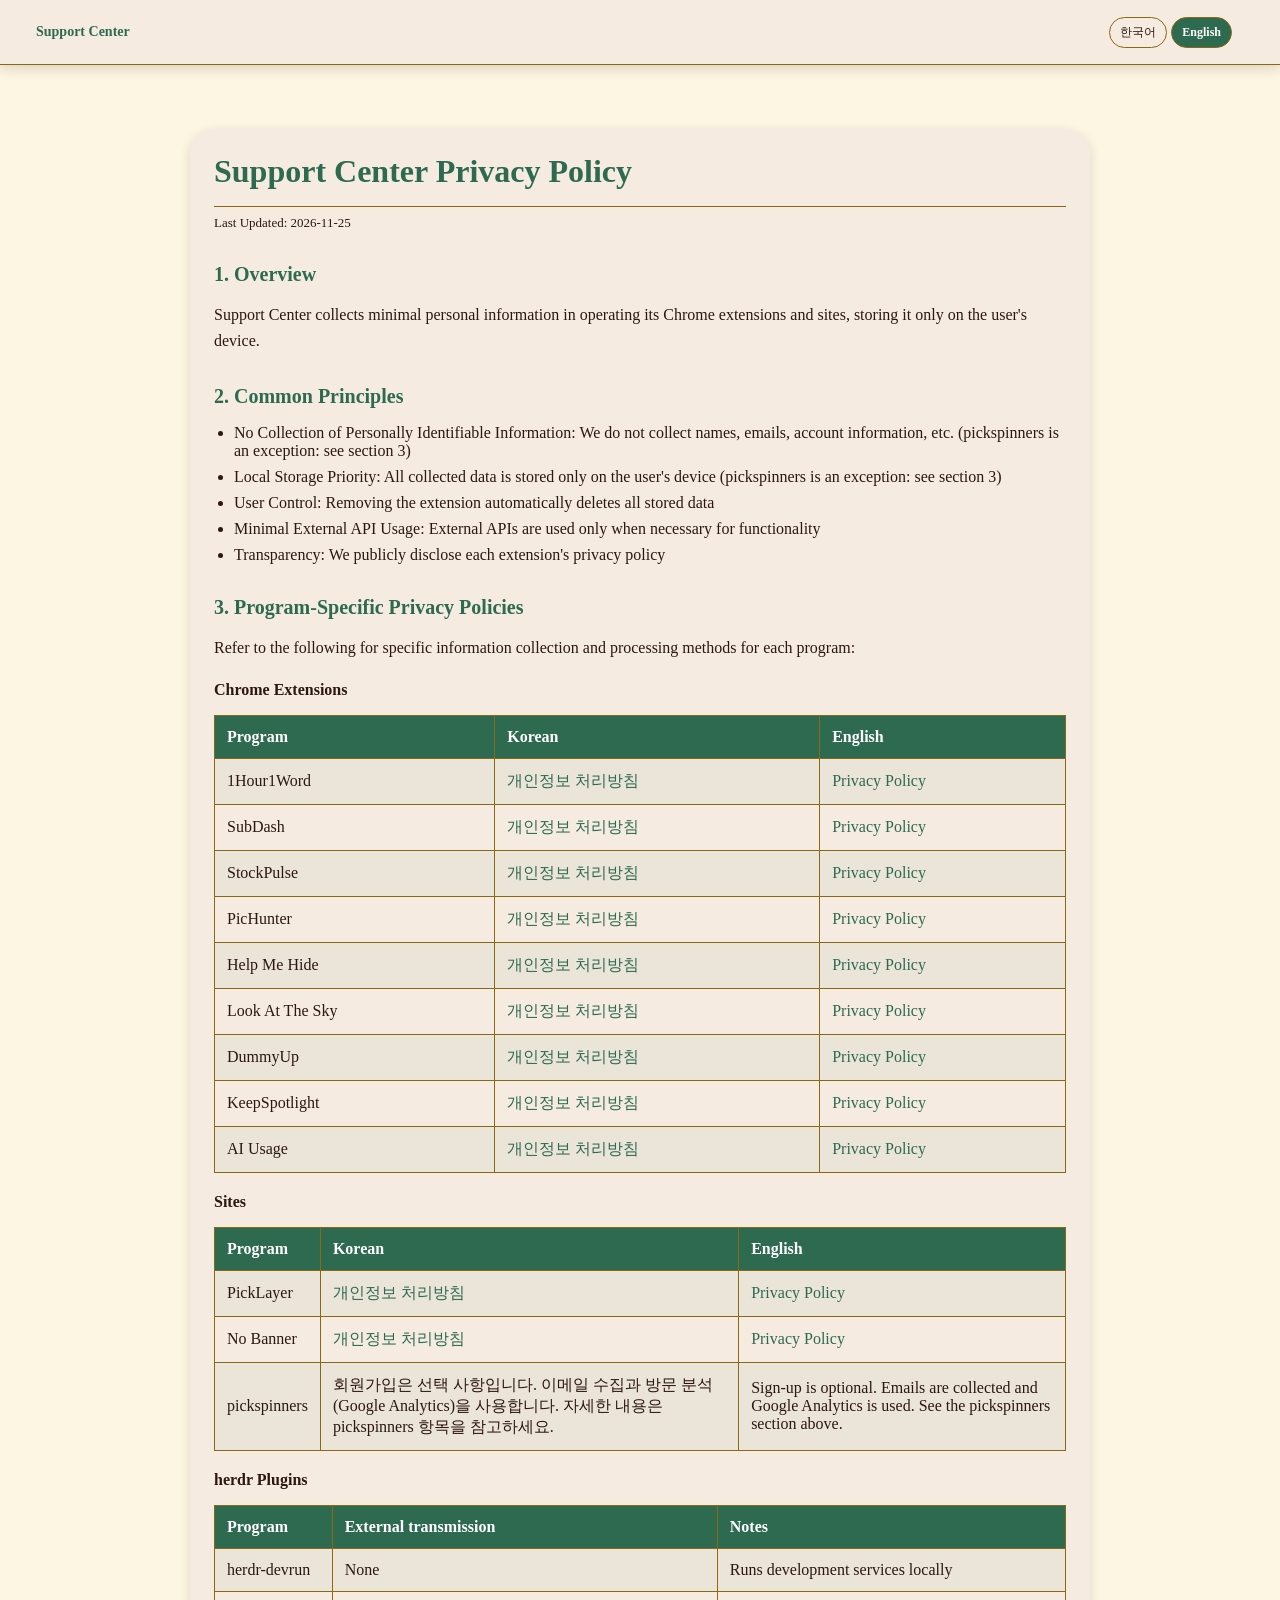
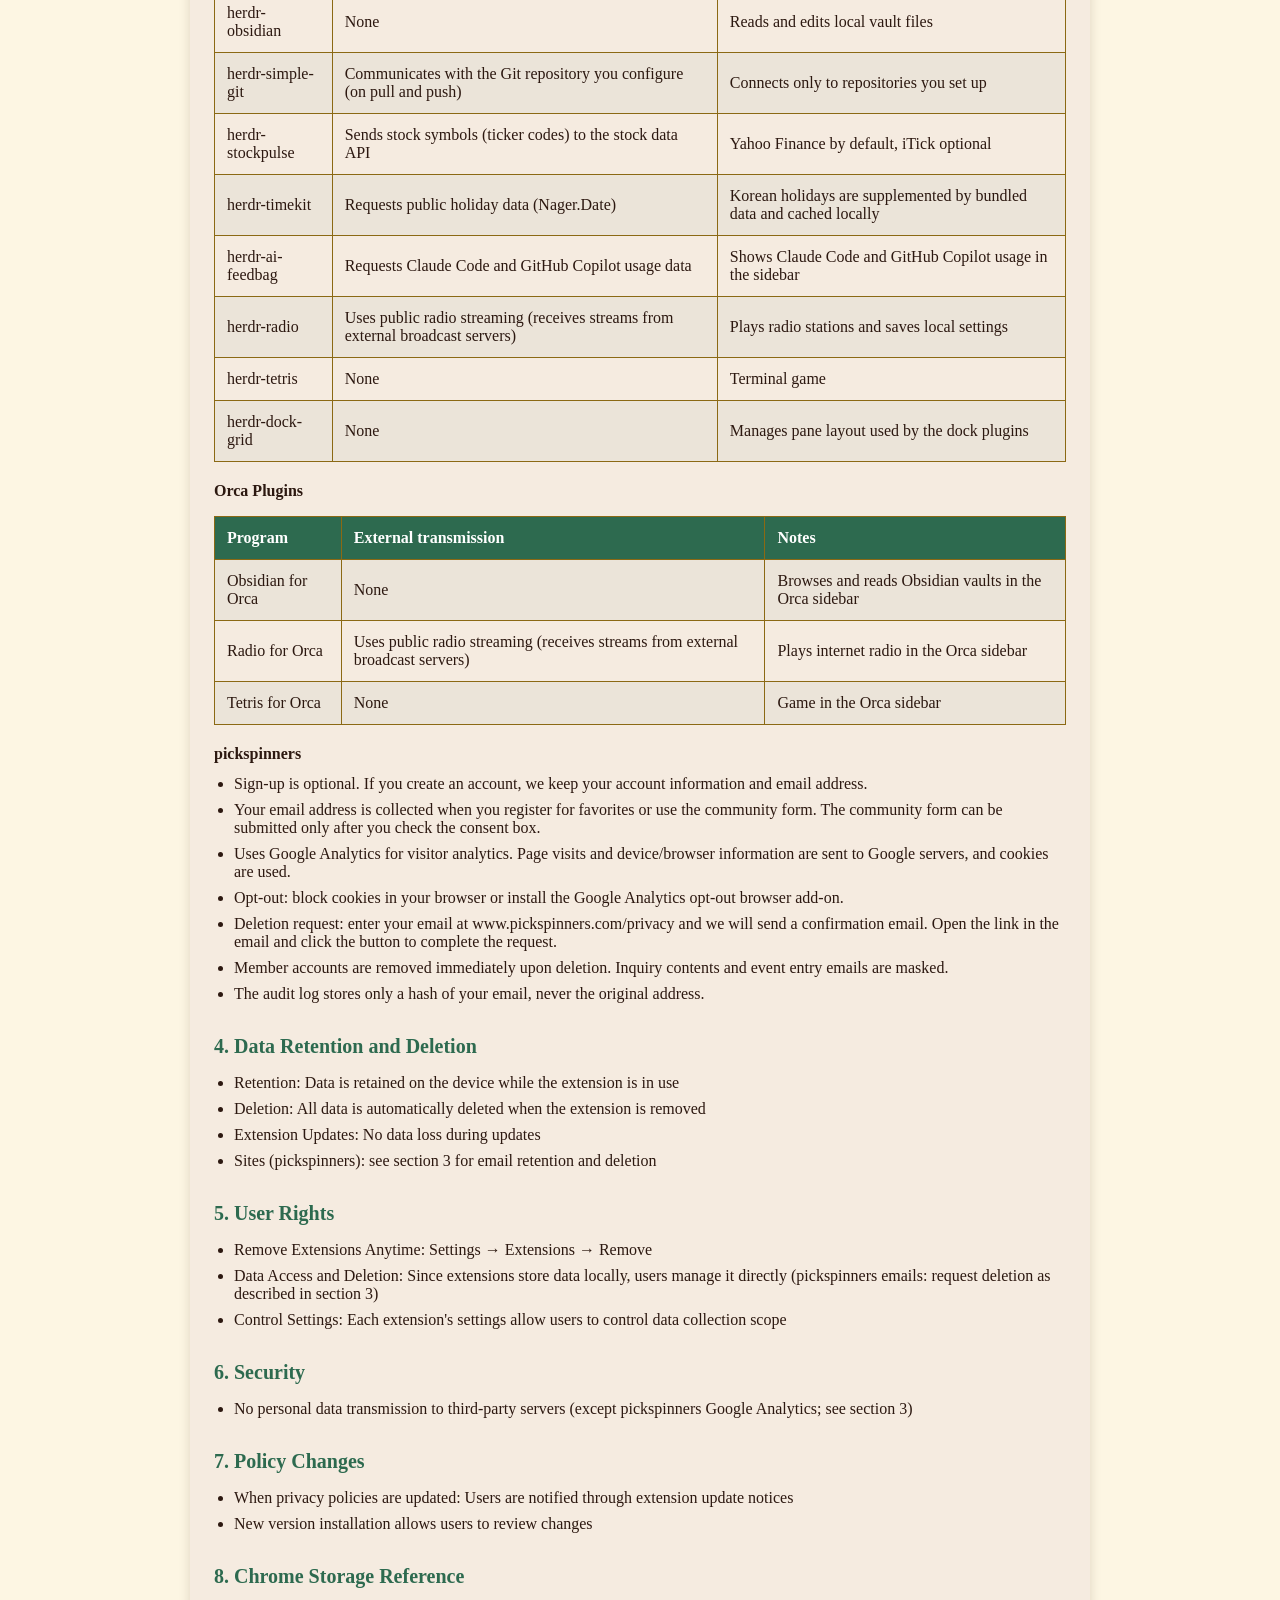
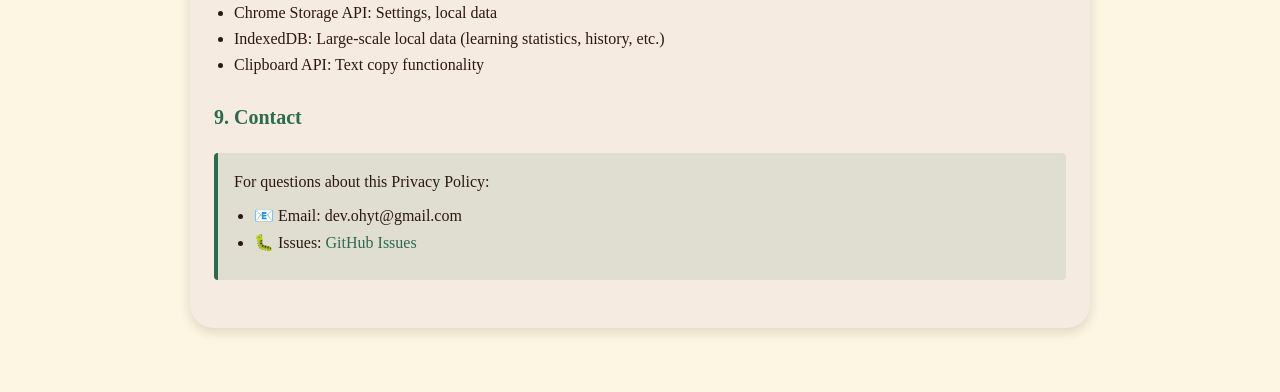
==== commit dfc565ff: "Update pickspinners privacy flow, license and links (ko/en) Co-Authored-By: Claude Haiku 5.5 <norepl" ====
--- a/docs/PRIVACY.html
+++ b/docs/PRIVACY.html
@@ -124,7 +124,7 @@
                 table_sites_rows: [
                     ['PickLayer', '<a href="/docs/picklayer/privacy.html">개인정보 처리방침</a>', '<a href="/docs/picklayer/privacy.html">Privacy Policy</a>'],
                     ['No Banner', '<a href="/docs/nobanner/privacy.html">개인정보 처리방침</a>', '<a href="/docs/nobanner/privacy.html">Privacy Policy</a>'],
-                    ['pickspinners', '회원가입은 없습니다. 즐겨찾기에서 이메일을 등록하면 이메일 주소를 수집합니다. 방문 분석 도구(Google Analytics)를 사용하며, 방문 페이지와 기기·브라우저 정보가 Google 서버로 전송되고 쿠키가 사용됩니다. 브라우저에서 쿠키를 차단하거나 Google 애널리틱스 수집 거부 도구를 설치해 거부할 수 있습니다.', 'No sign-up required. Registering an email for favorites collects your email address. Uses Google Analytics: page visits and device/browser information are sent to Google servers, and cookies are used. You can opt out by blocking cookies in your browser or installing the Google Analytics opt-out browser add-on.']
+                    ['pickspinners', '회원가입은 선택 사항입니다. 이메일 수집과 방문 분석(Google Analytics)을 사용합니다. 자세한 내용은 pickspinners 항목을 참고하세요.', 'Sign-up is optional. Emails are collected and Google Analytics is used. See the pickspinners section above.']
                 ],
                 h_herdr: 'herdr 플러그인',
                 h_orca: 'Orca 플러그인',
@@ -147,12 +147,13 @@
                 ],
                 h_pickspinners: 'pickspinners',
                 list_pickspinners: [
-                    '회원가입은 없습니다.',
-                    '즐겨찾기 기능에서 이메일을 등록하면 이메일 주소를 수집합니다. 이메일은 즐겨찾기 기능 제공에만 사용합니다.',
+                    '회원가입은 선택 사항입니다. 회원으로 가입하면 계정 정보와 이메일 주소를 보관합니다.',
+                    '즐겨찾기 등록이나 커뮤니티 폼 이용 시 이메일 주소를 수집합니다. 커뮤니티 폼은 동의 체크 후에만 제출됩니다.',
                     '방문 분석을 위해 Google Analytics를 사용합니다. 방문 페이지, 기기·브라우저 정보가 Google 서버로 전송되며 쿠키가 사용됩니다.',
                     '거부 방법: 브라우저에서 쿠키를 차단하거나 Google 애널리틱스 수집 거부 도구를 설치합니다.',
-                    '보관 기간: 이메일은 즐겨찾기 기능을 이용하는 동안 보관합니다.',
-                    '삭제 요청: dev.ohyt@gmail.com으로 요청하면 등록된 이메일을 지체 없이 삭제합니다.'
+                    '삭제 요청: www.pickspinners.com/privacy 에서 이메일을 입력하면 확인 메일을 보냅니다. 메일의 링크를 열고 버튼을 누르면 처리됩니다.',
+                    '회원 계정은 삭제 즉시 제거됩니다. 문의 내용과 이벤트 응모 이메일은 마스킹 처리됩니다.',
+                    '감사 로그(처리 기록)에는 이메일의 해시값만 저장하며 원문 이메일은 남기지 않습니다.'
                 ],
                 h_retention: '4. 정보 보관 및 파기',
                 list_retention: [
@@ -221,7 +222,7 @@
                 table_sites_rows: [
                     ['PickLayer', '<a href="/docs/picklayer/privacy.html">개인정보 처리방침</a>', '<a href="/docs/picklayer/privacy.html">Privacy Policy</a>'],
                     ['No Banner', '<a href="/docs/nobanner/privacy.html">개인정보 처리방침</a>', '<a href="/docs/nobanner/privacy.html">Privacy Policy</a>'],
-                    ['pickspinners', '회원가입은 없습니다. 즐겨찾기에서 이메일을 등록하면 이메일 주소를 수집합니다. 방문 분석 도구(Google Analytics)를 사용하며, 방문 페이지와 기기·브라우저 정보가 Google 서버로 전송되고 쿠키가 사용됩니다. 브라우저에서 쿠키를 차단하거나 Google 애널리틱스 수집 거부 도구를 설치해 거부할 수 있습니다.', 'No sign-up required. Registering an email for favorites collects your email address. Uses Google Analytics: page visits and device/browser information are sent to Google servers, and cookies are used. You can opt out by blocking cookies in your browser or installing the Google Analytics opt-out browser add-on.']
+                    ['pickspinners', '회원가입은 선택 사항입니다. 이메일 수집과 방문 분석(Google Analytics)을 사용합니다. 자세한 내용은 pickspinners 항목을 참고하세요.', 'Sign-up is optional. Emails are collected and Google Analytics is used. See the pickspinners section above.']
                 ],
                 h_herdr: 'herdr Plugins',
                 h_orca: 'Orca Plugins',
@@ -244,12 +245,13 @@
                 ],
                 h_pickspinners: 'pickspinners',
                 list_pickspinners: [
-                    'No sign-up required.',
-                    'Registering an email for favorites collects your email address. Emails are used only to provide the favorites feature.',
+                    'Sign-up is optional. If you create an account, we keep your account information and email address.',
+                    'Your email address is collected when you register for favorites or use the community form. The community form can be submitted only after you check the consent box.',
                     'Uses Google Analytics for visitor analytics. Page visits and device/browser information are sent to Google servers, and cookies are used.',
                     'Opt-out: block cookies in your browser or install the Google Analytics opt-out browser add-on.',
-                    'Retention: emails are kept while you use the favorites feature.',
-                    'Deletion request: email dev.ohyt@gmail.com and we will delete your registered email without delay.'
+                    'Deletion request: enter your email at www.pickspinners.com/privacy and we will send a confirmation email. Open the link in the email and click the button to complete the request.',
+                    'Member accounts are removed immediately upon deletion. Inquiry contents and event entry emails are masked.',
+                    'The audit log stores only a hash of your email, never the original address.'
                 ],
                 h_retention: '4. Data Retention and Deletion',
                 list_retention: [
